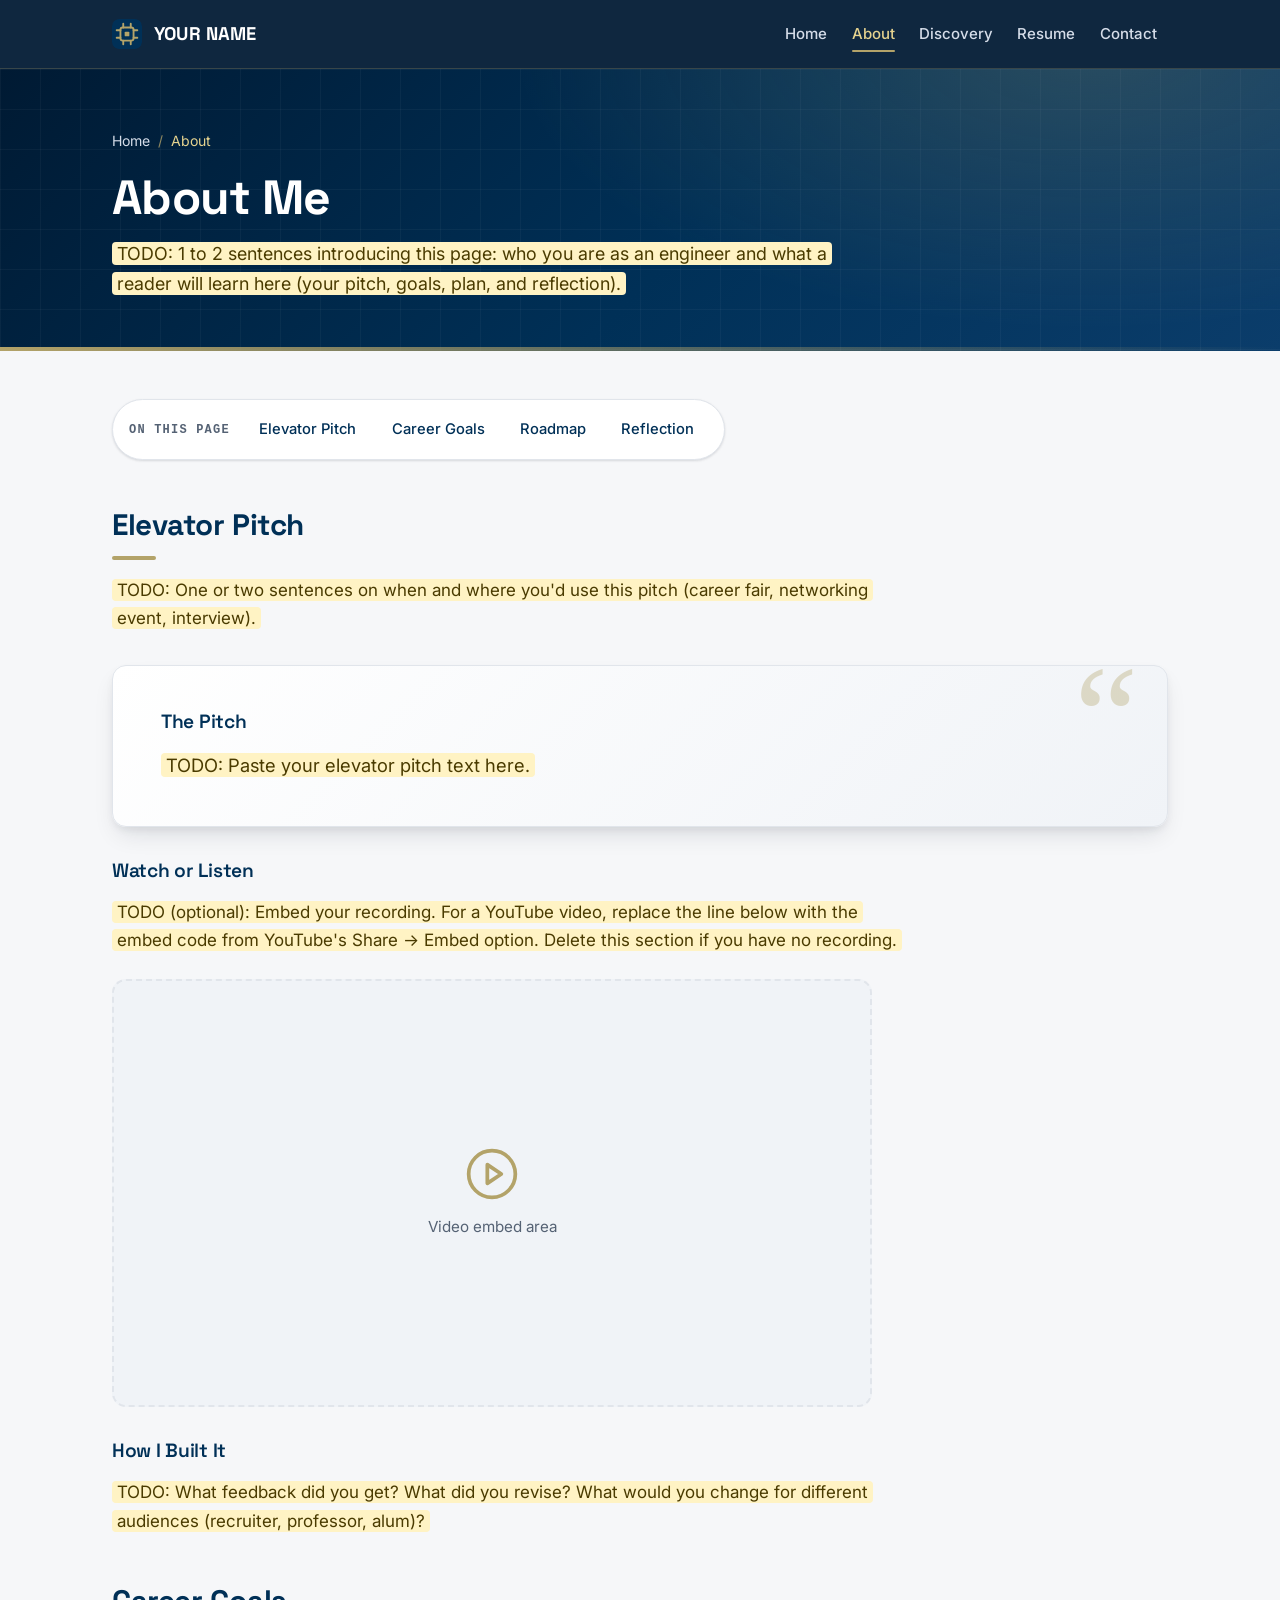
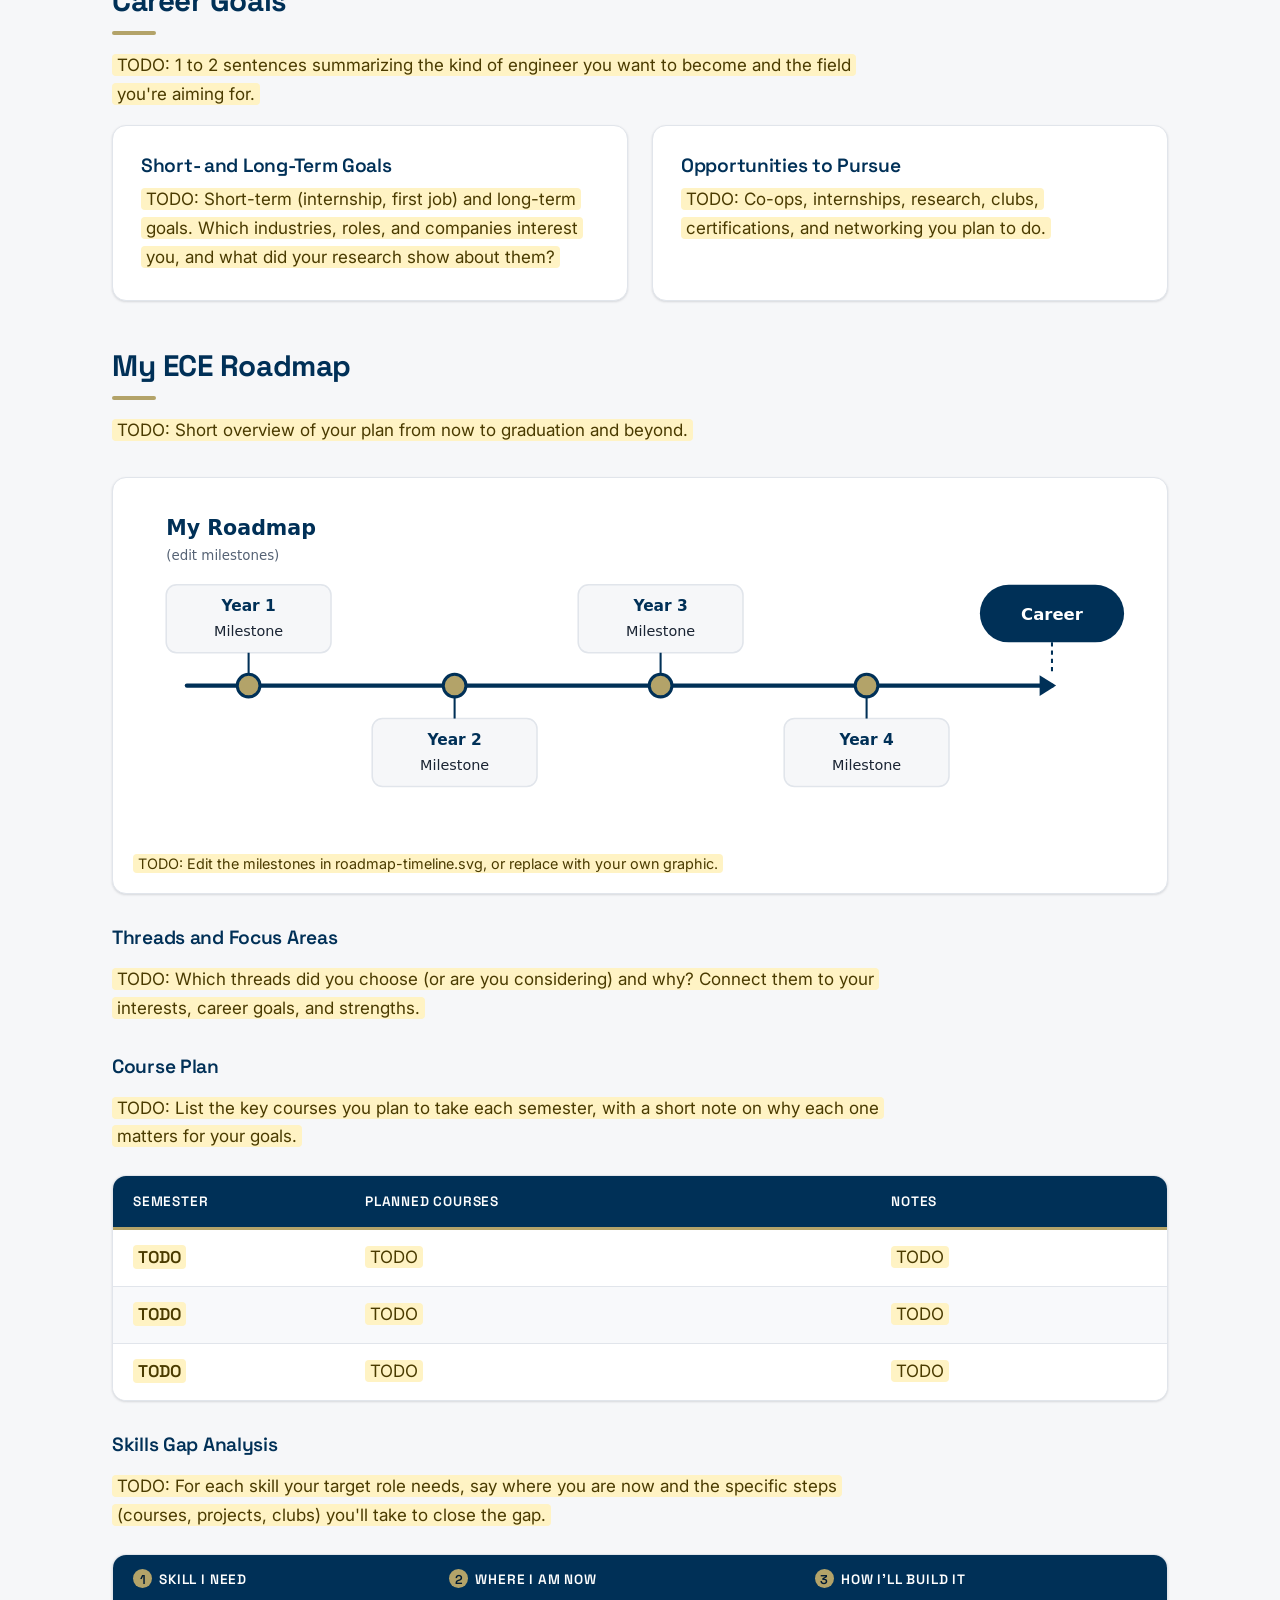
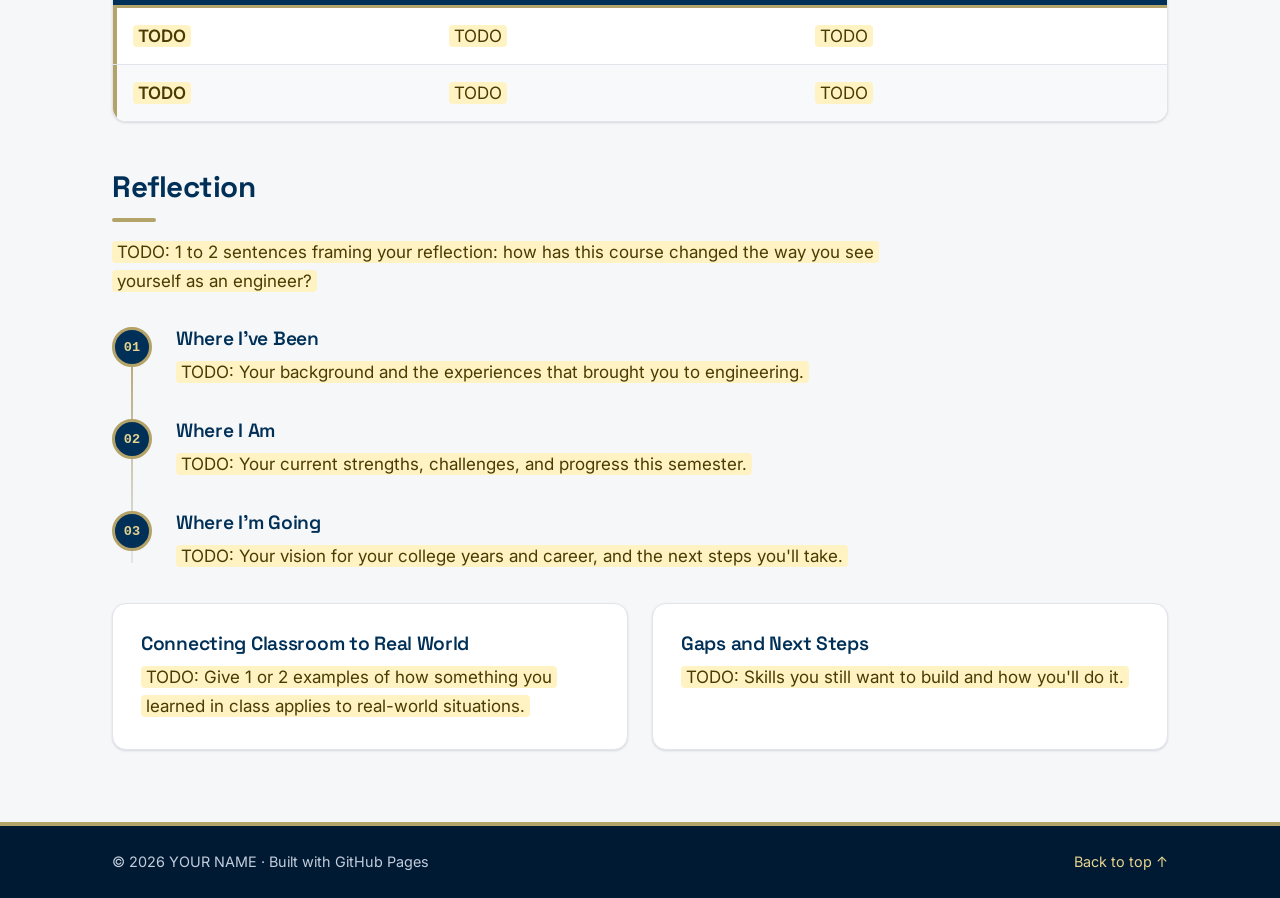
==== about.html @ eb9f962d "Restructure site into 5 pages: Home, About, Discovery, Resume, Contact - New about.html combines Ele" ====
<!DOCTYPE html>
<html lang="en">
<head>
<meta charset="utf-8">
<meta name="viewport" content="width=device-width, initial-scale=1">
<title>About | YOUR NAME ePortfolio</title>
<meta name="description" content="About YOUR NAME: elevator pitch, career goals, ECE roadmap, and reflection.">
<meta name="theme-color" content="#001a33">
<link rel="icon" href="favicon.svg" type="image/svg+xml">
<link rel="preconnect" href="https://fonts.googleapis.com">
<link rel="preconnect" href="https://fonts.gstatic.com" crossorigin>
<link rel="stylesheet" href="https://fonts.googleapis.com/css2?family=Inter:wght@400;500;600;700&amp;family=Space+Grotesk:wght@500;600;700&amp;display=swap">
<link rel="stylesheet" href="style.css">
<script>document.documentElement.classList.add("js");</script>
<script src="script.js" defer></script>
</head>
<body>
<a class="skip-link" href="#main">Skip to main content</a>
<header class="site-header" id="top">
<div class="wrap header-inner">
<a class="brand" href="index.html"><img src="favicon.svg" alt="" width="30" height="30">YOUR NAME</a>
<button class="nav-toggle" type="button" aria-expanded="false" aria-controls="site-nav"><span class="nav-toggle-bars" aria-hidden="true"></span><span class="sr-only">Open menu</span></button>
<nav id="site-nav" class="site-nav" aria-label="Main">
<a href="index.html">Home</a>
<a class="active" aria-current="page" href="about.html">About</a>
<a href="discovery.html">Discovery</a>
<a href="resume.html">Resume</a>
<a href="contact.html">Contact</a>
</nav>
</div>
</header>

<main id="main">
<header class="page-hero">
<div class="wrap">
<nav class="breadcrumb" aria-label="Breadcrumb"><ol><li><a href="index.html">Home</a></li><li><span aria-current="page">About</span></li></ol></nav>
<h1>About Me</h1>
<p class="lede"><span class="todo">TODO: 1 to 2 sentences introducing this page: who you are as an engineer and what a reader will learn here (your pitch, goals, plan, and reflection).</span></p>
</div>
</header>

<div class="wrap content">
<nav class="page-toc" aria-label="On this page">
<span class="page-toc-label">On this page</span>
<a href="#pitch">Elevator Pitch</a>
<a href="#goals">Career Goals</a>
<a href="#roadmap">Roadmap</a>
<a href="#reflection">Reflection</a>
</nav>

<!-- ============ Elevator pitch ============ -->
<section class="section" id="pitch" aria-labelledby="pitch-title">
<h2 id="pitch-title">Elevator Pitch</h2>
<p><span class="todo">TODO: One or two sentences on when and where you'd use this pitch (career fair, networking event, interview).</span></p>

<div class="pitch-card">
<h3>The Pitch</h3>
<p><span class="todo">TODO: Paste your elevator pitch text here.</span></p>
</div>

<div class="subsection">
<h3>Watch or Listen</h3>
<p><span class="todo">TODO (optional): Embed your recording. For a YouTube video, replace the line below with the embed code from YouTube's Share → Embed option. Delete this section if you have no recording.</span></p>
<div class="video-embed">
<!-- Paste the YouTube <iframe ...></iframe> code here, then delete the placeholder div below.
     The box keeps a 16:9 shape and the video fills it automatically. -->
<div class="video-placeholder">
<svg viewBox="0 0 24 24" fill="none" stroke="currentColor" stroke-width="1.6" stroke-linecap="round" stroke-linejoin="round" aria-hidden="true" focusable="false"><circle cx="12" cy="12" r="10"/><path d="m10 8 6 4-6 4z"/></svg>
<span>Video embed area</span>
</div>
</div>
</div>

<div class="subsection">
<h3>How I Built It</h3>
<p><span class="todo">TODO: What feedback did you get? What did you revise? What would you change for different audiences (recruiter, professor, alum)?</span></p>
</div>
</section>

<!-- ============ Career goals ============ -->
<section class="section" id="goals" aria-labelledby="goals-title">
<h2 id="goals-title">Career Goals</h2>
<p><span class="todo">TODO: 1 to 2 sentences summarizing the kind of engineer you want to become and the field you're aiming for.</span></p>
<div class="grid-2">
<div class="card">
<h3>Short- and Long-Term Goals</h3>
<p><span class="todo">TODO: Short-term (internship, first job) and long-term goals. Which industries, roles, and companies interest you, and what did your research show about them?</span></p>
</div>
<div class="card">
<h3>Opportunities to Pursue</h3>
<p><span class="todo">TODO: Co-ops, internships, research, clubs, certifications, and networking you plan to do.</span></p>
</div>
</div>
</section>

<!-- ============ Roadmap ============ -->
<section class="section" id="roadmap" aria-labelledby="roadmap-title">
<h2 id="roadmap-title">My ECE Roadmap</h2>
<p><span class="todo">TODO: Short overview of your plan from now to graduation and beyond.</span></p>

<figure>
<img src="images/roadmap-timeline.svg" alt="Four-year roadmap timeline from Year 1 through Year 4 to a career goal" width="1000" height="340">
<figcaption><span class="todo">TODO: Edit the milestones in roadmap-timeline.svg, or replace with your own graphic.</span></figcaption>
</figure>

<div class="subsection">
<h3>Threads and Focus Areas</h3>
<p><span class="todo">TODO: Which threads did you choose (or are you considering) and why? Connect them to your interests, career goals, and strengths.</span></p>
</div>

<div class="subsection">
<h3 id="course-plan">Course Plan</h3>
<p><span class="todo">TODO: List the key courses you plan to take each semester, with a short note on why each one matters for your goals.</span></p>
<!-- To add a semester, copy one <tr>...</tr> row. -->
<div class="table-wrap" role="region" aria-labelledby="course-plan" tabindex="0">
<table class="table-plan">
<thead>
<tr><th scope="col">Semester</th><th scope="col">Planned Courses</th><th scope="col">Notes</th></tr>
</thead>
<tbody>
<tr><th scope="row"><span class="todo">TODO</span></th><td><span class="todo">TODO</span></td><td><span class="todo">TODO</span></td></tr>
<tr><th scope="row"><span class="todo">TODO</span></th><td><span class="todo">TODO</span></td><td><span class="todo">TODO</span></td></tr>
<tr><th scope="row"><span class="todo">TODO</span></th><td><span class="todo">TODO</span></td><td><span class="todo">TODO</span></td></tr>
</tbody>
</table>
</div>
</div>

<div class="subsection">
<h3 id="skills-gap">Skills Gap Analysis</h3>
<p><span class="todo">TODO: For each skill your target role needs, say where you are now and the specific steps (courses, projects, clubs) you'll take to close the gap.</span></p>
<!-- Optional: in the middle column you can use <span class="level level-1">Beginner</span>,
     level-2 (intermediate) or level-3 (strong) for a colored status pill. -->
<div class="table-wrap" role="region" aria-labelledby="skills-gap" tabindex="0">
<table class="table-gap">
<thead>
<tr><th scope="col">Skill I Need</th><th scope="col">Where I Am Now</th><th scope="col">How I'll Build It</th></tr>
</thead>
<tbody>
<tr><th scope="row"><span class="todo">TODO</span></th><td><span class="todo">TODO</span></td><td><span class="todo">TODO</span></td></tr>
<tr><th scope="row"><span class="todo">TODO</span></th><td><span class="todo">TODO</span></td><td><span class="todo">TODO</span></td></tr>
</tbody>
</table>
</div>
</div>
</section>

<!-- ============ Reflection ============ -->
<section class="section" id="reflection" aria-labelledby="reflection-title">
<h2 id="reflection-title">Reflection</h2>
<p><span class="todo">TODO: 1 to 2 sentences framing your reflection: how has this course changed the way you see yourself as an engineer?</span></p>

<ol class="journey">
<li>
<span class="journey-marker" aria-hidden="true">01</span>
<h3>Where I've Been</h3>
<p><span class="todo">TODO: Your background and the experiences that brought you to engineering.</span></p>
</li>
<li>
<span class="journey-marker" aria-hidden="true">02</span>
<h3>Where I Am</h3>
<p><span class="todo">TODO: Your current strengths, challenges, and progress this semester.</span></p>
</li>
<li>
<span class="journey-marker" aria-hidden="true">03</span>
<h3>Where I'm Going</h3>
<p><span class="todo">TODO: Your vision for your college years and career, and the next steps you'll take.</span></p>
</li>
</ol>

<div class="grid-2 subsection">
<div class="card">
<h3>Connecting Classroom to Real World</h3>
<p><span class="todo">TODO: Give 1 or 2 examples of how something you learned in class applies to real-world situations.</span></p>
</div>
<div class="card">
<h3>Gaps and Next Steps</h3>
<p><span class="todo">TODO: Skills you still want to build and how you'll do it.</span></p>
</div>
</div>
</section>
</div>
</main>

<footer class="site-footer">
<div class="wrap footer-inner">
<p>&copy; 2026 YOUR NAME &middot; Built with GitHub Pages</p>
<p><a href="#top">Back to top &uarr;</a></p>
</div>
</footer>
</body>
</html>
---- style.css ----
/* =========================================================================
   ECE ePortfolio stylesheet
   Palette: Georgia Tech Navy (#003057) + Tech Gold (#B3A369)
   Fonts:   Space Grotesk (headings) + Inter (body), loaded in each page <head>
   Sections: 1 tokens · 2 base · 3 layout · 4 header/nav · 5 heroes
             6 components · 7 page-specific · 8 footer · 9 utilities · 10 print
   ========================================================================= */

/* ---------- 1. Design tokens ---------- */
:root {
  color-scheme: light dark;

  /* brand */
  --navy: #003057;
  --navy-900: #001a33;
  --navy-700: #0b3d6b;
  --gold: #b3a369;          /* decoration only: 2.3:1 on white, not for text */
  --gold-strong: #7a6a2c;   /* gold text on light surfaces (5.4:1) */
  --gold-soft: #f5f0e1;

  /* surfaces + text */
  --bg: #f6f7f9;
  --surface: #ffffff;
  --surface-2: #f0f3f7;
  --text: #1a2433;
  --heading: #003057;
  --muted: #556274;
  --border: #e1e5eb;
  --link: #00539b;
  --link-hover: #003057;
  --focus: #00539b;
  --header-bg: rgba(0, 26, 51, .94);
  --th-bg: #003057;
  --th-text: #ffffff;
  --row-alt: #f8f9fb;
  --row-hover: #f2efe3;

  /* the TODO highlight: intentionally the same in light and dark mode */
  --todo-bg: #fff3c4;
  --todo-text: #4a3b00;

  /* type */
  --font-body: "Inter", system-ui, -apple-system, "Segoe UI", Roboto, sans-serif;
  --font-head: "Space Grotesk", "Inter", system-ui, -apple-system, "Segoe UI", sans-serif;
  --font-mono: ui-monospace, "Cascadia Code", "SFMono-Regular", Consolas, monospace;

  /* shape + depth */
  --radius: 14px;
  --radius-sm: 8px;
  --shadow-sm: 0 1px 2px rgba(16, 24, 40, .06), 0 1px 3px rgba(16, 24, 40, .08);
  --shadow-md: 0 4px 8px -2px rgba(16, 24, 40, .08), 0 12px 24px -6px rgba(16, 24, 40, .12);
  --ease: cubic-bezier(.2, .7, .2, 1);
  --speed: .2s;

  /* spacing */
  --space-1: .25rem;
  --space-2: .5rem;
  --space-3: .75rem;
  --space-4: 1rem;
  --space-5: 1.5rem;
  --space-6: 2rem;
  --space-7: 3rem;
  --space-8: 4.5rem;
  --wrap: 1120px;
  --header-h: 68px;
}

@media (prefers-color-scheme: dark) {
  :root {
    --gold-strong: #d6c58a;
    --gold-soft: #24261c;
    --bg: #0b1320;
    --surface: #121c2c;
    --surface-2: #182437;
    --text: #dfe6ef;
    --heading: #f2f5f9;
    --muted: #9aa8bb;
    --border: #243349;
    --link: #8cc4ff;
    --link-hover: #d6c58a;
    --focus: #e5d38f;
    --header-bg: rgba(7, 14, 24, .92);
    --th-bg: #1c2a40;
    --th-text: #f2f5f9;
    --row-alt: #142034;
    --row-hover: #1e2a3d;
    --shadow-sm: 0 1px 2px rgba(0, 0, 0, .4);
    --shadow-md: 0 4px 8px -2px rgba(0, 0, 0, .4), 0 12px 24px -6px rgba(0, 0, 0, .5);
  }
}

/* ---------- 2. Base ---------- */
*, *::before, *::after { box-sizing: border-box; }

html {
  scroll-behavior: smooth;
  scroll-padding-top: calc(var(--header-h) + 16px);
  -webkit-text-size-adjust: 100%;
}

body {
  margin: 0;
  font-family: var(--font-body);
  font-size: 1.0625rem;
  line-height: 1.7;
  color: var(--text);
  background: var(--bg);
  -webkit-font-smoothing: antialiased;
  text-rendering: optimizeLegibility;
  display: flex;
  flex-direction: column;
  min-height: 100vh;
}

main { flex: 1 0 auto; }

h1, h2, h3, h4 {
  font-family: var(--font-head);
  color: var(--heading);
  line-height: 1.2;
  letter-spacing: -.015em;
  margin: 0 0 var(--space-4);
}
h1 { font-size: clamp(2rem, 4.5vw, 3rem); font-weight: 700; }
h2 { font-size: clamp(1.45rem, 2.6vw, 1.85rem); font-weight: 700; margin-top: var(--space-7); }
h2::after {
  content: "";
  display: block;
  width: 44px;
  height: 4px;
  margin-top: var(--space-3);
  border-radius: 2px;
  background: var(--gold);
}
h3 { font-size: 1.2rem; font-weight: 600; }

p { margin: 0 0 var(--space-4); }
.content p, .content li { max-width: 72ch; }

a {
  color: var(--link);
  text-decoration-thickness: 1px;
  text-underline-offset: .2em;
  transition: color var(--speed) var(--ease), text-decoration-color var(--speed) var(--ease);
}
a:hover { color: var(--link-hover); text-decoration-color: var(--gold); text-decoration-thickness: 2px; }

:focus-visible {
  outline: 3px solid var(--focus);
  outline-offset: 3px;
  border-radius: 4px;
}

img, svg, iframe { max-width: 100%; }
img { height: auto; display: block; }

strong { font-weight: 600; }

::selection { background: var(--gold); color: #001a33; }

/* ---------- 3. Layout ---------- */
.wrap {
  width: 100%;
  max-width: var(--wrap);
  margin: 0 auto;
  padding: 0 clamp(1rem, 4vw, 2rem);
}

.content { padding-top: var(--space-7); padding-bottom: var(--space-8); }
.wrap.content > :first-child { margin-top: 0; }
.about h2:first-child { margin-top: 0; }

.section { margin-top: var(--space-7); }
.section > h2:first-child { margin-top: 0; }

/* sub-sections inside a long section (h3 level) */
.subsection { margin-top: var(--space-6); }
.subsection > h3:first-child { margin-top: 0; }
h4 { font-size: 1.15rem; font-weight: 600; }

/* "On this page" jump links (About, Resume) */
.page-toc {
  display: flex;
  flex-wrap: wrap;
  align-items: center;
  gap: var(--space-2);
  padding: var(--space-3) var(--space-4);
  background: var(--surface);
  border: 1px solid var(--border);
  border-radius: 999px;
  box-shadow: var(--shadow-sm);
  width: fit-content;
  max-width: 100%;
}
.page-toc-label {
  margin-right: var(--space-2);
  font-family: var(--font-mono);
  font-size: .75rem;
  font-weight: 600;
  letter-spacing: .1em;
  text-transform: uppercase;
  color: var(--muted);
}
.page-toc a {
  padding: .3rem .85rem;
  border-radius: 999px;
  font-size: .92rem;
  font-weight: 500;
  color: var(--heading);
  text-decoration: none;
  transition: background-color var(--speed) var(--ease), color var(--speed) var(--ease);
}
.page-toc a:hover { background: var(--gold-soft); color: var(--heading); }
@media (max-width: 560px) {
  .page-toc { border-radius: var(--radius); }
  .page-toc-label { width: 100%; }
}

.grid {
  display: grid;
  grid-template-columns: repeat(auto-fill, minmax(min(100%, 300px), 1fr));
  gap: var(--space-5);
}
.grid-3 {
  display: grid;
  grid-template-columns: repeat(auto-fit, minmax(min(100%, 280px), 1fr));
  gap: var(--space-5);
  margin-top: var(--space-6);
}
.grid-2 {
  display: grid;
  grid-template-columns: repeat(auto-fit, minmax(min(100%, 380px), 1fr));
  gap: var(--space-5);
}

/* ---------- 4. Header + navigation ---------- */
.skip-link {
  position: absolute;
  left: var(--space-4);
  top: -100px;
  z-index: 100;
  padding: var(--space-2) var(--space-4);
  background: var(--gold);
  color: #001a33;
  font-weight: 600;
  border-radius: var(--radius-sm);
  text-decoration: none;
}
.skip-link:focus { top: var(--space-3); color: #001a33; }

.site-header {
  position: sticky;
  top: 0;
  z-index: 50;
  background: var(--header-bg);
  -webkit-backdrop-filter: saturate(160%) blur(10px);
  backdrop-filter: saturate(160%) blur(10px);
  border-bottom: 1px solid rgba(179, 163, 105, .25);
  transition: box-shadow var(--speed) var(--ease);
}
.site-header.is-scrolled { box-shadow: 0 6px 20px -8px rgba(0, 0, 0, .45); }
.site-header :focus-visible { outline-color: #e5d38f; }

.header-inner {
  display: flex;
  align-items: center;
  justify-content: space-between;
  gap: var(--space-4);
  min-height: var(--header-h);
}

.brand {
  display: inline-flex;
  align-items: center;
  gap: var(--space-3);
  color: #fff;
  font-family: var(--font-head);
  font-weight: 700;
  font-size: 1.15rem;
  letter-spacing: .01em;
  text-decoration: none;
  white-space: nowrap;
}
.brand img { width: 30px; height: 30px; border-radius: 7px; }
.brand:hover { color: #fff; text-decoration: none; }
.brand:hover img { transform: rotate(-8deg); }
.brand img { transition: transform var(--speed) var(--ease); }

.site-nav {
  display: flex;
  flex-wrap: wrap;
  align-items: center;
  gap: 2px;
}
.site-nav a {
  position: relative;
  color: #d5dde9;
  text-decoration: none;
  font-size: .94rem;
  font-weight: 500;
  padding: .45rem .7rem;
  border-radius: 8px;
  transition: color var(--speed) var(--ease), background-color var(--speed) var(--ease);
}
.site-nav a:hover { color: #fff; background: rgba(255, 255, 255, .08); }
.site-nav a.active { color: #e5d38f; }
.site-nav a.active::after {
  content: "";
  position: absolute;
  left: .7rem;
  right: .7rem;
  bottom: .15rem;
  height: 2px;
  border-radius: 2px;
  background: var(--gold);
}

/* Hamburger button: only shown when JS is running and the screen is narrow.
   Without JS the nav simply wraps below the brand, so it always works. */
.nav-toggle {
  display: none;
  align-items: center;
  justify-content: center;
  width: 44px;
  height: 44px;
  margin-right: -8px;
  padding: 0;
  border: 0;
  border-radius: 10px;
  background: transparent;
  color: #fff;
  cursor: pointer;
}
.nav-toggle:hover { background: rgba(255, 255, 255, .08); }
.nav-toggle-bars,
.nav-toggle-bars::before,
.nav-toggle-bars::after {
  display: block;
  width: 22px;
  height: 2px;
  border-radius: 2px;
  background: currentColor;
  transition: transform var(--speed) var(--ease), background-color var(--speed) var(--ease);
}
.nav-toggle-bars { position: relative; }
.nav-toggle-bars::before,
.nav-toggle-bars::after { content: ""; position: absolute; left: 0; }
.nav-toggle-bars::before { top: -7px; }
.nav-toggle-bars::after { top: 7px; }
.nav-toggle[aria-expanded="true"] .nav-toggle-bars { background: transparent; }
.nav-toggle[aria-expanded="true"] .nav-toggle-bars::before { transform: translateY(7px) rotate(45deg); }
.nav-toggle[aria-expanded="true"] .nav-toggle-bars::after { transform: translateY(-7px) rotate(-45deg); }

@media (max-width: 720px) {
  /* no-JS fallback: brand on one row, nav links wrap underneath */
  .header-inner { flex-wrap: wrap; padding-top: var(--space-2); padding-bottom: var(--space-2); }
  .site-nav { width: 100%; }

  /* JS enhanced: collapsible dropdown panel */
  .js .header-inner { flex-wrap: nowrap; padding-top: 0; padding-bottom: 0; }
  .js .nav-toggle { display: inline-flex; }
  .js .site-nav {
    position: absolute;
    top: 100%;
    left: 0;
    right: 0;
    flex-direction: column;
    align-items: stretch;
    gap: 0;
    padding: var(--space-2) clamp(1rem, 4vw, 2rem) var(--space-4);
    background: var(--navy-900);
    border-bottom: 1px solid rgba(179, 163, 105, .3);
    box-shadow: 0 16px 24px -12px rgba(0, 0, 0, .5);
    opacity: 0;
    visibility: hidden;
    transform: translateY(-8px);
    transition: opacity var(--speed) var(--ease), transform var(--speed) var(--ease), visibility 0s linear var(--speed);
  }
  .js .nav-open .site-nav {
    opacity: 1;
    visibility: visible;
    transform: none;
    transition: opacity var(--speed) var(--ease), transform var(--speed) var(--ease), visibility 0s;
  }
  .js .site-nav a {
    padding: .8rem .75rem;
    font-size: 1.02rem;
    border-bottom: 1px solid rgba(255, 255, 255, .06);
  }
  .js .site-nav a:last-child { border-bottom: 0; }
  .js .site-nav a.active { background: rgba(179, 163, 105, .12); }
  .js .site-nav a.active::after { left: 0; right: auto; top: .6rem; bottom: .6rem; width: 3px; height: auto; }
}

/* ---------- 5. Heroes ---------- */
/* shared navy backdrop: gradient + faint engineering grid + gold glow */
.hero,
.page-hero {
  position: relative;
  color: #e6ecf5;
  background:
    radial-gradient(60rem 30rem at 85% -10%, rgba(179, 163, 105, .22), transparent 60%),
    linear-gradient(rgba(255, 255, 255, .035) 1px, transparent 1px) 0 0 / 40px 40px,
    linear-gradient(90deg, rgba(255, 255, 255, .035) 1px, transparent 1px) 0 0 / 40px 40px,
    linear-gradient(135deg, var(--navy-900) 0%, var(--navy) 55%, var(--navy-700) 100%);
  overflow: hidden;
}
.hero::after,
.page-hero::after {
  content: "";
  position: absolute;
  left: 0;
  right: 0;
  bottom: 0;
  height: 4px;
  background: linear-gradient(90deg, var(--gold), rgba(179, 163, 105, 0));
}
.hero h1, .page-hero h1 { color: #fff; }
.hero :focus-visible, .page-hero :focus-visible { outline-color: #e5d38f; }

/* home hero */
.hero { padding: clamp(3rem, 8vw, 6rem) 0; }
.hero-inner {
  display: grid;
  grid-template-columns: minmax(0, 1fr) auto;
  grid-template-areas: "text photo";
  align-items: center;
  gap: clamp(2rem, 6vw, 5rem);
}
.hero-text { grid-area: text; }
.hero-photo { grid-area: photo; position: relative; }
.hero h1 { font-size: clamp(2.5rem, 7vw, 4.25rem); margin-bottom: var(--space-4); }
.hero .lede { font-size: clamp(1.08rem, 1.6vw, 1.25rem); max-width: 40ch; color: #e6ecf5; margin-bottom: var(--space-6); }

.hero img.headshot {
  width: clamp(180px, 26vw, 280px);
  height: auto;
  aspect-ratio: 1;
  object-fit: cover;
  border-radius: 50%;
  border: 4px solid var(--gold);
  background: #fff;
  box-shadow: 0 0 0 10px rgba(179, 163, 105, .14), 0 24px 48px -12px rgba(0, 0, 0, .55);
}
.hero-photo::before {
  /* decorative orbit ring */
  content: "";
  position: absolute;
  inset: -22px;
  border-radius: 50%;
  border: 1px dashed rgba(179, 163, 105, .45);
  pointer-events: none;
}

.eyebrow {
  display: inline-flex;
  align-items: center;
  gap: var(--space-2);
  margin: 0 0 var(--space-3);
  font-family: var(--font-mono);
  font-size: .8rem;
  font-weight: 600;
  letter-spacing: .12em;
  text-transform: uppercase;
  color: var(--gold-strong);
}
.hero .eyebrow, .page-hero .eyebrow { color: #e5d38f; }
.eyebrow::before {
  content: "";
  width: 22px;
  height: 2px;
  border-radius: 2px;
  background: currentColor;
}

.hero-actions { display: flex; flex-wrap: wrap; gap: var(--space-3); }

@media (max-width: 720px) {
  .hero-inner {
    grid-template-columns: 1fr;
    grid-template-areas: "photo" "text";
    justify-items: start;
  }
  .hero-photo { margin: 22px 0 0 22px; }
}

/* inner-page hero */
.page-hero { padding: clamp(2.25rem, 6vw, 3.75rem) 0 clamp(2.25rem, 5vw, 3.25rem); }
.page-hero h1 { margin-bottom: var(--space-3); }
.page-hero .lede { font-size: 1.12rem; max-width: 65ch; margin: 0; color: #e6ecf5; }

.breadcrumb { margin-bottom: var(--space-4); font-size: .88rem; }
.breadcrumb ol { display: flex; flex-wrap: wrap; gap: var(--space-2); list-style: none; margin: 0; padding: 0; }
.breadcrumb li { display: inline-flex; align-items: center; gap: var(--space-2); color: #aebbd0; }
.breadcrumb li + li::before { content: "/"; color: rgba(179, 163, 105, .8); }
.breadcrumb a { color: #d5dde9; text-decoration: none; }
.breadcrumb a:hover { color: #fff; text-decoration: underline; text-decoration-color: var(--gold); }
.breadcrumb [aria-current="page"] { color: #e5d38f; }

/* ---------- 6. Components ---------- */

/* TODO highlight. Keep this: search the project for "TODO" to find unfinished content. */
.todo {
  background: var(--todo-bg);
  color: var(--todo-text);
  border-radius: 4px;
  padding: 1px 5px;
  -webkit-box-decoration-break: clone;
  box-decoration-break: clone;
}

/* Buttons */
.btn {
  display: inline-flex;
  align-items: center;
  justify-content: center;
  gap: var(--space-2);
  min-height: 44px;
  padding: .65rem 1.25rem;
  border: 2px solid transparent;
  border-radius: 10px;
  background: var(--gold);
  color: #001a33;
  font-family: var(--font-body);
  font-size: .98rem;
  font-weight: 600;
  line-height: 1.2;
  text-decoration: none;
  cursor: pointer;
  box-shadow: 0 1px 0 rgba(255, 255, 255, .25) inset, var(--shadow-sm);
  transition: transform var(--speed) var(--ease), box-shadow var(--speed) var(--ease),
              background-color var(--speed) var(--ease), color var(--speed) var(--ease), border-color var(--speed) var(--ease);
}
.btn:hover {
  background: #c4b57d;
  color: #001a33;
  text-decoration: none;
  transform: translateY(-2px);
  box-shadow: 0 1px 0 rgba(255, 255, 255, .25) inset, var(--shadow-md);
}
.btn:active { transform: translateY(0); }
.btn svg { width: 18px; height: 18px; flex: none; }

.btn-ghost {
  background: transparent;
  color: var(--heading);
  border-color: var(--border);
  box-shadow: none;
}
.btn-ghost:hover { background: var(--surface-2); color: var(--heading); border-color: var(--gold); box-shadow: none; }

/* ghost button on a navy hero */
.btn-light { background: transparent; color: #fff; border-color: rgba(255, 255, 255, .35); box-shadow: none; }
.btn-light:hover { background: rgba(255, 255, 255, .1); color: #fff; border-color: #e5d38f; box-shadow: none; }

.btn-sm { min-height: 36px; padding: .4rem .9rem; font-size: .9rem; border-radius: 8px; }

/* Cards */
.card {
  position: relative;
  background: var(--surface);
  border: 1px solid var(--border);
  border-radius: var(--radius);
  padding: clamp(1.25rem, 3vw, 1.75rem);
  margin: var(--space-4) 0;
  box-shadow: var(--shadow-sm);
}
.grid > .card, .grid-2 > .card, .grid-3 > .card { margin: 0; }
.card > :last-child { margin-bottom: 0; }
.card h2 { margin-top: 0; font-size: 1.3rem; }
.card h3 { margin-bottom: var(--space-2); }

/* Clickable cards (home page): the heading link stretches over the whole card */
.card-link {
  display: flex;
  flex-direction: column;
  transition: transform var(--speed) var(--ease), box-shadow var(--speed) var(--ease), border-color var(--speed) var(--ease);
}
.card-link:hover, .card-link:focus-within {
  transform: translateY(-4px);
  box-shadow: var(--shadow-md);
  border-color: var(--gold);
}
.card-link h3 a { color: var(--heading); text-decoration: none; }
.card-link h3 a::after { content: ""; position: absolute; inset: 0; border-radius: var(--radius); }
.card-link h3 a:focus-visible { outline: none; }
.card-link:focus-within { outline: 3px solid var(--focus); outline-offset: 3px; }
.card-link p { color: var(--muted); margin-bottom: var(--space-4); }
.card-more {
  margin-top: auto;
  display: inline-flex;
  align-items: center;
  gap: .35rem;
  font-size: .9rem;
  font-weight: 600;
  color: var(--gold-strong);
}
.card-more::after { content: "\2192"; transition: transform var(--speed) var(--ease); }
.card-link:hover .card-more::after { transform: translateX(4px); }

.icon-badge {
  display: inline-grid;
  place-items: center;
  width: 46px;
  height: 46px;
  margin-bottom: var(--space-4);
  border-radius: 12px;
  background: var(--gold-soft);
  color: var(--gold-strong);
  transition: background-color var(--speed) var(--ease), color var(--speed) var(--ease);
}
.icon-badge svg { width: 24px; height: 24px; }
.card-link:hover .icon-badge { background: var(--navy); color: #e5d38f; }

/* numbered feature cards (Discovery: strengths / values / interests) */
.feature { border-top: 4px solid var(--gold); }
.feature .num {
  display: block;
  margin-bottom: var(--space-2);
  font-family: var(--font-mono);
  font-size: .8rem;
  font-weight: 600;
  letter-spacing: .1em;
  color: var(--gold-strong);
}

/* callout (highlighted section) */
.callout {
  background: var(--surface);
  border: 1px solid var(--border);
  border-left: 5px solid var(--gold);
  border-radius: var(--radius-sm) var(--radius) var(--radius) var(--radius-sm);
  padding: clamp(1.25rem, 3vw, 1.75rem);
  box-shadow: var(--shadow-sm);
}
.callout > :last-child { margin-bottom: 0; }
.callout h2 { margin-top: 0; }

/* Figures */
figure {
  margin: var(--space-6) 0;
  background: var(--surface);
  border: 1px solid var(--border);
  border-radius: var(--radius);
  padding: var(--space-3);
  box-shadow: var(--shadow-sm);
  overflow: hidden;
}
figure img { width: 100%; border-radius: calc(var(--radius) - 6px); }
figcaption {
  color: var(--muted);
  font-size: .9rem;
  padding: var(--space-3) var(--space-2) var(--space-1);
}

/* Tables */
.table-wrap {
  margin: var(--space-5) 0;
  overflow-x: auto;
  border: 1px solid var(--border);
  border-radius: var(--radius);
  background: var(--surface);
  box-shadow: var(--shadow-sm);
  -webkit-overflow-scrolling: touch;
}
table { border-collapse: collapse; width: 100%; min-width: 560px; background: var(--surface); }
caption {
  caption-side: top;
  text-align: left;
  padding: var(--space-4) var(--space-5) var(--space-2);
  font-size: .9rem;
  color: var(--muted);
}
th, td {
  padding: .85rem 1.25rem;
  text-align: left;
  vertical-align: top;
  border-bottom: 1px solid var(--border);
}
thead th {
  background: var(--th-bg);
  color: var(--th-text);
  font-family: var(--font-head);
  font-size: .85rem;
  font-weight: 600;
  letter-spacing: .06em;
  text-transform: uppercase;
  border-bottom: 3px solid var(--gold);
  white-space: nowrap;
}
tbody tr:nth-child(even) { background: var(--row-alt); }
tbody tr { transition: background-color var(--speed) var(--ease); }
tbody tr:hover { background: var(--row-hover); }
tbody tr:last-child td, tbody tr:last-child th { border-bottom: 0; }
tbody th { font-weight: 600; color: var(--heading); }

/* Course plan: semester column reads like a label */
.table-plan tbody th { width: 22%; font-family: var(--font-head); }

/* Skills gap: numbered step headers and a "skill" column with a gold marker */
.table-gap thead { counter-reset: step; }
.table-gap thead th::before {
  counter-increment: step;
  content: counter(step);
  display: inline-grid;
  place-items: center;
  width: 1.5em;
  height: 1.5em;
  margin-right: .55em;
  border-radius: 50%;
  background: var(--gold);
  color: #001a33;
  font-size: .8rem;
  letter-spacing: 0;
}
.table-gap tbody th { box-shadow: inset 4px 0 0 var(--gold); width: 30%; }

/* Optional level pills for the "Where I Am Now" column, e.g.
   <span class="level level-1">Beginner</span>  (level-1, level-2, level-3) */
.level {
  display: inline-block;
  padding: .1rem .6rem;
  border-radius: 999px;
  font-size: .82rem;
  font-weight: 600;
  border: 1px solid currentColor;
}
.level-1 { color: #b54708; }
.level-2 { color: #8a6d00; }
.level-3 { color: #067647; }
@media (prefers-color-scheme: dark) {
  .level-1 { color: #f7b27a; }
  .level-2 { color: #e5d38f; }
  .level-3 { color: #75e0a7; }
}

/* ---------- 7. Page-specific ---------- */

/* Home: about + banner side by side on wide screens */
.about { display: grid; grid-template-columns: minmax(0, 1.1fr) minmax(0, 1fr); gap: clamp(1.5rem, 4vw, 3rem); align-items: center; }
.about figure { margin: 0; }
@media (max-width: 820px) { .about { grid-template-columns: 1fr; } }

/* Pitch */
.pitch-card {
  position: relative;
  margin: var(--space-6) 0;
  padding: clamp(1.75rem, 4vw, 2.75rem) clamp(1.5rem, 4vw, 3rem);
  border-radius: var(--radius);
  background: linear-gradient(135deg, var(--surface) 0%, var(--surface-2) 100%);
  border: 1px solid var(--border);
  box-shadow: var(--shadow-md);
}
.pitch-card::before {
  content: "\201C";
  position: absolute;
  top: -.15em;
  right: .2em;
  font-family: Georgia, serif;
  font-size: 9rem;
  line-height: 1;
  color: var(--gold);
  opacity: .35;
  pointer-events: none;
}
.pitch-card h2, .pitch-card h3 { margin-top: 0; }
.pitch-card p { font-size: 1.15rem; line-height: 1.75; }
.pitch-card > :last-child { margin-bottom: 0; }

.video-embed {
  position: relative;
  aspect-ratio: 16 / 9;
  max-width: 760px;
  margin: var(--space-5) 0;
  border-radius: var(--radius);
  overflow: hidden;
  background: var(--surface-2);
  border: 2px dashed var(--border);
}
.video-embed iframe { position: absolute; inset: 0; width: 100%; height: 100%; border: 0; }
.video-embed:has(iframe) { border: 0; box-shadow: var(--shadow-md); }
.video-placeholder {
  position: absolute;
  inset: 0;
  display: grid;
  place-content: center;
  justify-items: center;
  gap: var(--space-3);
  color: var(--muted);
  font-size: .95rem;
  text-align: center;
  padding: var(--space-4);
}
.video-placeholder svg { width: 56px; height: 56px; color: var(--gold); }

/* Resume */
.pdf-frame {
  margin: var(--space-6) 0;
  border: 1px solid var(--border);
  border-radius: var(--radius);
  overflow: hidden;
  background: var(--surface-2);
  box-shadow: var(--shadow-md);
}
.pdf-frame-bar {
  display: flex;
  align-items: center;
  gap: var(--space-2);
  padding: .6rem 1rem;
  border-bottom: 1px solid var(--border);
  background: var(--surface);
  font-family: var(--font-mono);
  font-size: .82rem;
  color: var(--muted);
}
.pdf-frame-bar::before {
  content: "";
  width: 10px;
  height: 10px;
  border-radius: 50%;
  background: var(--gold);
}
.pdf-frame iframe { display: block; width: 100%; height: min(900px, 85vh); min-height: 520px; border: 0; background: #fff; }

/* Experience */
.project-card { display: grid; grid-template-columns: minmax(0, 420px) minmax(0, 1fr); gap: clamp(1.25rem, 3vw, 2rem); align-items: start; }
.project-card h3, .project-card h4 { margin-top: 0; margin-bottom: var(--space-3); }
.project-card img {
  width: 100%;
  max-width: 420px;
  border-radius: var(--radius-sm);
  border: 1px solid var(--border);
  transition: transform .35s var(--ease);
}
.project-media { overflow: hidden; border-radius: var(--radius-sm); }
.project-card:hover .project-media img { transform: scale(1.02); }
.project-links { display: flex; flex-wrap: wrap; gap: var(--space-2); margin-top: var(--space-4); }
@media (max-width: 760px) { .project-card { grid-template-columns: 1fr; } }

.exp-card { border-left: 4px solid var(--gold); }

/* Reflection: vertical journey line for past / present / future */
.journey { list-style: none; margin: var(--space-6) 0 0; padding: 0; position: relative; }
.journey::before {
  content: "";
  position: absolute;
  top: .5rem;
  bottom: .5rem;
  left: 19px;
  width: 2px;
  background: linear-gradient(var(--gold), var(--border));
}
.journey > li { position: relative; padding-left: 64px; margin-bottom: var(--space-6); }
.journey > li:last-child { margin-bottom: 0; }
.journey-marker {
  position: absolute;
  left: 0;
  top: 0;
  display: grid;
  place-items: center;
  width: 40px;
  height: 40px;
  border-radius: 50%;
  background: var(--navy);
  color: #e5d38f;
  border: 3px solid var(--gold);
  font-family: var(--font-mono);
  font-size: .85rem;
  font-weight: 700;
}
.journey h2, .journey h3 { margin-top: .35rem; margin-bottom: var(--space-2); }
.journey .card { margin: 0; }

/* Contact */
.contact-list { display: grid; grid-template-columns: repeat(auto-fit, minmax(min(100%, 280px), 1fr)); gap: var(--space-4); margin: var(--space-5) 0; }
.contact-item {
  display: flex;
  align-items: center;
  gap: var(--space-4);
  margin: 0;
  transition: transform var(--speed) var(--ease), box-shadow var(--speed) var(--ease), border-color var(--speed) var(--ease);
}
.contact-item:hover { transform: translateY(-3px); box-shadow: var(--shadow-md); border-color: var(--gold); }
.contact-item .icon-badge { margin: 0; flex: none; }
.contact-item p { margin: 0; min-width: 0; overflow-wrap: anywhere; }
.contact-item strong {
  display: block;
  font-family: var(--font-mono);
  font-size: .78rem;
  letter-spacing: .1em;
  text-transform: uppercase;
  color: var(--muted);
}

/* ---------- 8. Footer ---------- */
.site-footer {
  flex-shrink: 0;
  background: var(--navy-900);
  color: #c3cddc;
  font-size: .9rem;
  border-top: 4px solid var(--gold);
}
.footer-inner {
  display: flex;
  flex-wrap: wrap;
  align-items: center;
  justify-content: space-between;
  gap: var(--space-3);
  padding-top: var(--space-5);
  padding-bottom: var(--space-5);
}
.footer-inner p { margin: 0; }
.site-footer a { color: #e5d38f; text-decoration: none; }
.site-footer a:hover { color: #fff; text-decoration: underline; }
.site-footer :focus-visible { outline-color: #e5d38f; }

/* ---------- 9. Utilities + motion ---------- */
.sr-only {
  position: absolute !important;
  width: 1px;
  height: 1px;
  padding: 0;
  margin: -1px;
  overflow: hidden;
  clip: rect(0, 0, 0, 0);
  white-space: nowrap;
  border: 0;
}
.muted { color: var(--muted); }

@media (prefers-reduced-motion: reduce) {
  html { scroll-behavior: auto; }
  *, *::before, *::after {
    animation-duration: .01ms !important;
    animation-iteration-count: 1 !important;
    transition-duration: .01ms !important;
  }
  .card-link:hover, .contact-item:hover, .btn:hover { transform: none; }
}

/* ---------- 10. Print ---------- */
@media print {
  .site-header, .nav-toggle, .skip-link, .site-footer a[href="#top"] { display: none; }
  .hero, .page-hero { background: none; color: #000; }
  .hero h1, .page-hero h1, .hero .lede, .page-hero .lede { color: #000; }
  .card, figure, .table-wrap { box-shadow: none; break-inside: avoid; }
}
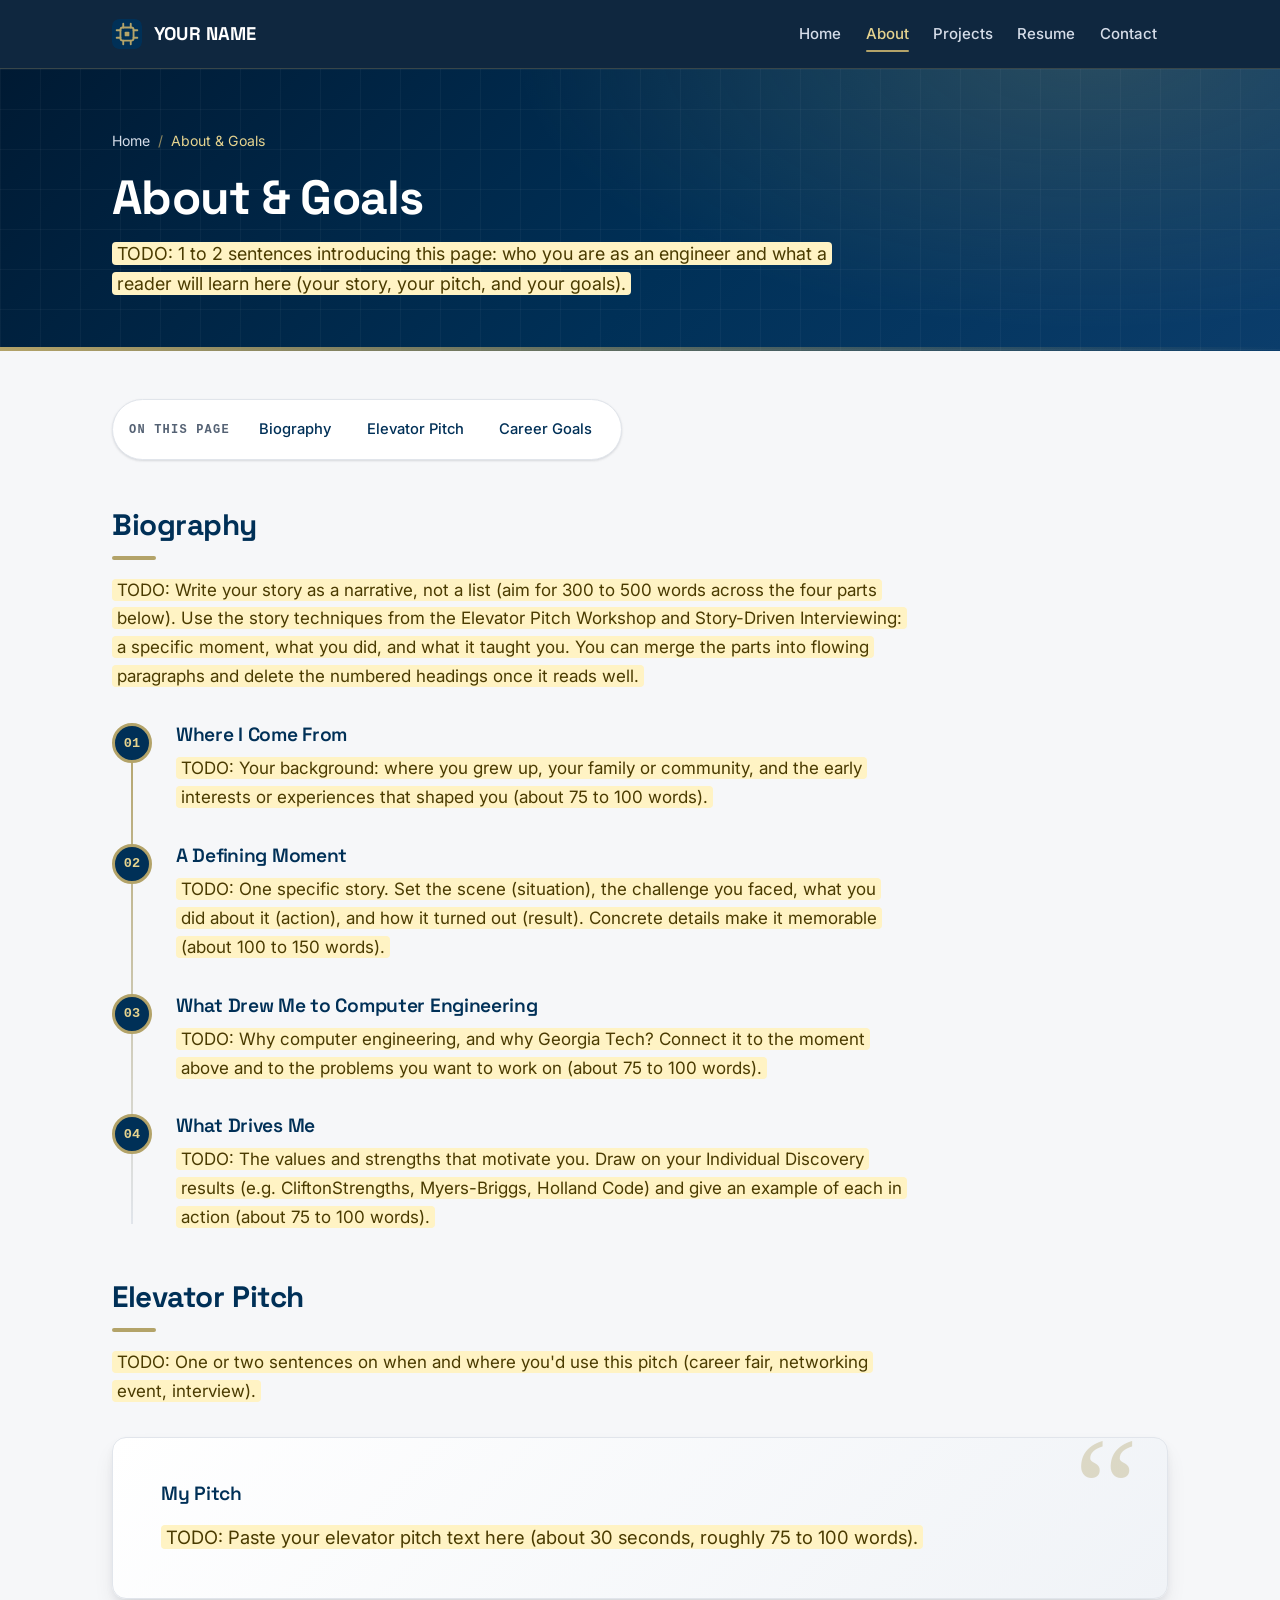
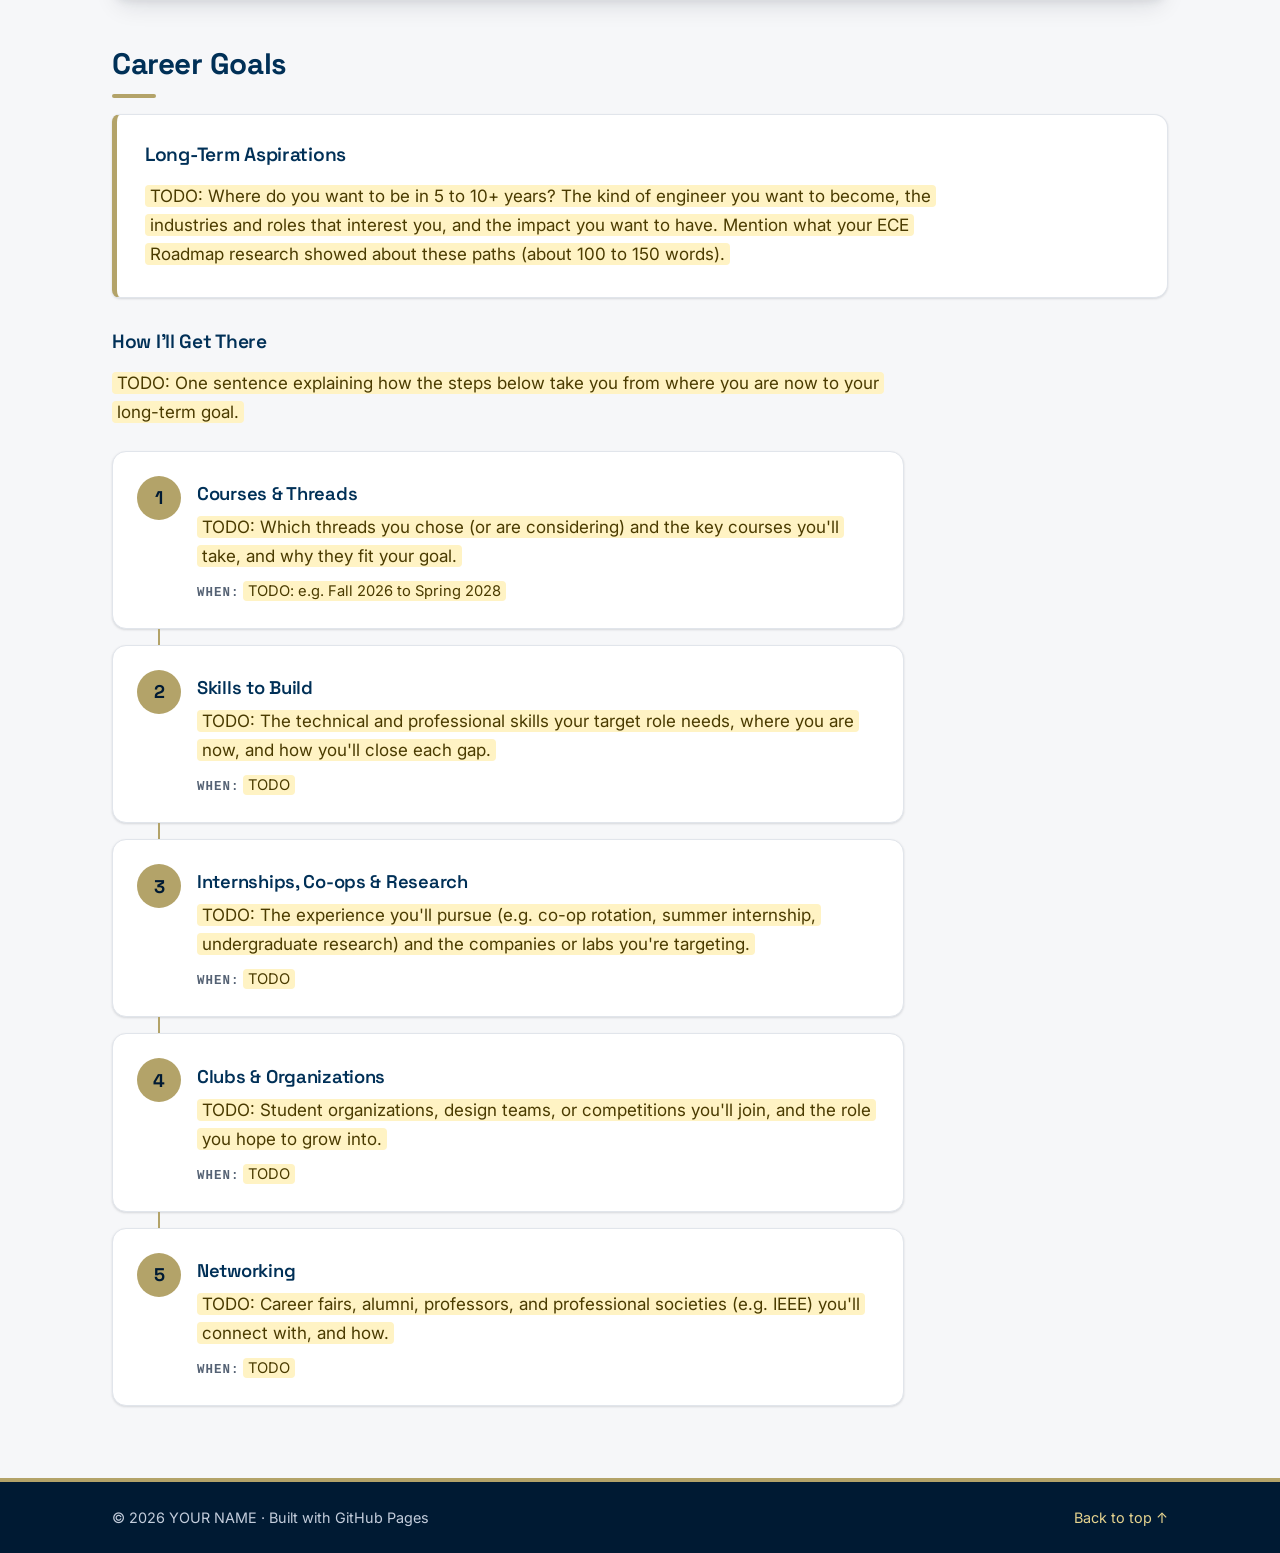
==== commit 96bc2630: "Add Project 2, simplify Home/About/Resume, clean up images - index: remove banner figure; Welcome is" ====
--- a/about.html
+++ b/about.html
@@ -3,8 +3,8 @@
 <head>
 <meta charset="utf-8">
 <meta name="viewport" content="width=device-width, initial-scale=1">
-<title>About | YOUR NAME ePortfolio</title>
-<meta name="description" content="About YOUR NAME: elevator pitch, career goals, ECE roadmap, and reflection.">
+<title>About &amp; Goals | YOUR NAME ePortfolio</title>
+<meta name="description" content="About YOUR NAME: biography, elevator pitch, and career goals.">
 <meta name="theme-color" content="#001a33">
 <link rel="icon" href="favicon.svg" type="image/svg+xml">
 <link rel="preconnect" href="https://fonts.googleapis.com">
@@ -23,7 +23,7 @@
 <nav id="site-nav" class="site-nav" aria-label="Main">
 <a href="index.html">Home</a>
 <a class="active" aria-current="page" href="about.html">About</a>
-<a href="discovery.html">Discovery</a>
+<a href="projects.html">Projects</a>
 <a href="resume.html">Resume</a>
 <a href="contact.html">Contact</a>
 </nav>
@@ -33,150 +33,114 @@
 <main id="main">
 <header class="page-hero">
 <div class="wrap">
-<nav class="breadcrumb" aria-label="Breadcrumb"><ol><li><a href="index.html">Home</a></li><li><span aria-current="page">About</span></li></ol></nav>
-<h1>About Me</h1>
-<p class="lede"><span class="todo">TODO: 1 to 2 sentences introducing this page: who you are as an engineer and what a reader will learn here (your pitch, goals, plan, and reflection).</span></p>
+<nav class="breadcrumb" aria-label="Breadcrumb"><ol><li><a href="index.html">Home</a></li><li><span aria-current="page">About &amp; Goals</span></li></ol></nav>
+<h1>About &amp; Goals</h1>
+<p class="lede"><span class="todo">TODO: 1 to 2 sentences introducing this page: who you are as an engineer and what a reader will learn here (your story, your pitch, and your goals).</span></p>
 </div>
 </header>
 
 <div class="wrap content">
 <nav class="page-toc" aria-label="On this page">
 <span class="page-toc-label">On this page</span>
+<a href="#bio">Biography</a>
 <a href="#pitch">Elevator Pitch</a>
 <a href="#goals">Career Goals</a>
-<a href="#roadmap">Roadmap</a>
-<a href="#reflection">Reflection</a>
 </nav>
 
-<!-- ============ Elevator pitch ============ -->
-<section class="section" id="pitch" aria-labelledby="pitch-title">
-<h2 id="pitch-title">Elevator Pitch</h2>
-<p><span class="todo">TODO: One or two sentences on when and where you'd use this pitch (career fair, networking event, interview).</span></p>
-
-<div class="pitch-card">
-<h3>The Pitch</h3>
-<p><span class="todo">TODO: Paste your elevator pitch text here.</span></p>
-</div>
-
-<div class="subsection">
-<h3>Watch or Listen</h3>
-<p><span class="todo">TODO (optional): Embed your recording. For a YouTube video, replace the line below with the embed code from YouTube's Share → Embed option. Delete this section if you have no recording.</span></p>
-<div class="video-embed">
-<!-- Paste the YouTube <iframe ...></iframe> code here, then delete the placeholder div below.
-     The box keeps a 16:9 shape and the video fills it automatically. -->
-<div class="video-placeholder">
-<svg viewBox="0 0 24 24" fill="none" stroke="currentColor" stroke-width="1.6" stroke-linecap="round" stroke-linejoin="round" aria-hidden="true" focusable="false"><circle cx="12" cy="12" r="10"/><path d="m10 8 6 4-6 4z"/></svg>
-<span>Video embed area</span>
-</div>
-</div>
-</div>
-
-<div class="subsection">
-<h3>How I Built It</h3>
-<p><span class="todo">TODO: What feedback did you get? What did you revise? What would you change for different audiences (recruiter, professor, alum)?</span></p>
-</div>
-</section>
-
-<!-- ============ Career goals ============ -->
-<section class="section" id="goals" aria-labelledby="goals-title">
-<h2 id="goals-title">Career Goals</h2>
-<p><span class="todo">TODO: 1 to 2 sentences summarizing the kind of engineer you want to become and the field you're aiming for.</span></p>
-<div class="grid-2">
-<div class="card">
-<h3>Short- and Long-Term Goals</h3>
-<p><span class="todo">TODO: Short-term (internship, first job) and long-term goals. Which industries, roles, and companies interest you, and what did your research show about them?</span></p>
-</div>
-<div class="card">
-<h3>Opportunities to Pursue</h3>
-<p><span class="todo">TODO: Co-ops, internships, research, clubs, certifications, and networking you plan to do.</span></p>
-</div>
-</div>
-</section>
-
-<!-- ============ Roadmap ============ -->
-<section class="section" id="roadmap" aria-labelledby="roadmap-title">
-<h2 id="roadmap-title">My ECE Roadmap</h2>
-<p><span class="todo">TODO: Short overview of your plan from now to graduation and beyond.</span></p>
-
-<figure>
-<img src="images/roadmap-timeline.svg" alt="Four-year roadmap timeline from Year 1 through Year 4 to a career goal" width="1000" height="340">
-<figcaption><span class="todo">TODO: Edit the milestones in roadmap-timeline.svg, or replace with your own graphic.</span></figcaption>
-</figure>
-
-<div class="subsection">
-<h3>Threads and Focus Areas</h3>
-<p><span class="todo">TODO: Which threads did you choose (or are you considering) and why? Connect them to your interests, career goals, and strengths.</span></p>
-</div>
-
-<div class="subsection">
-<h3 id="course-plan">Course Plan</h3>
-<p><span class="todo">TODO: List the key courses you plan to take each semester, with a short note on why each one matters for your goals.</span></p>
-<!-- To add a semester, copy one <tr>...</tr> row. -->
-<div class="table-wrap" role="region" aria-labelledby="course-plan" tabindex="0">
-<table class="table-plan">
-<thead>
-<tr><th scope="col">Semester</th><th scope="col">Planned Courses</th><th scope="col">Notes</th></tr>
-</thead>
-<tbody>
-<tr><th scope="row"><span class="todo">TODO</span></th><td><span class="todo">TODO</span></td><td><span class="todo">TODO</span></td></tr>
-<tr><th scope="row"><span class="todo">TODO</span></th><td><span class="todo">TODO</span></td><td><span class="todo">TODO</span></td></tr>
-<tr><th scope="row"><span class="todo">TODO</span></th><td><span class="todo">TODO</span></td><td><span class="todo">TODO</span></td></tr>
-</tbody>
-</table>
-</div>
-</div>
-
-<div class="subsection">
-<h3 id="skills-gap">Skills Gap Analysis</h3>
-<p><span class="todo">TODO: For each skill your target role needs, say where you are now and the specific steps (courses, projects, clubs) you'll take to close the gap.</span></p>
-<!-- Optional: in the middle column you can use <span class="level level-1">Beginner</span>,
-     level-2 (intermediate) or level-3 (strong) for a colored status pill. -->
-<div class="table-wrap" role="region" aria-labelledby="skills-gap" tabindex="0">
-<table class="table-gap">
-<thead>
-<tr><th scope="col">Skill I Need</th><th scope="col">Where I Am Now</th><th scope="col">How I'll Build It</th></tr>
-</thead>
-<tbody>
-<tr><th scope="row"><span class="todo">TODO</span></th><td><span class="todo">TODO</span></td><td><span class="todo">TODO</span></td></tr>
-<tr><th scope="row"><span class="todo">TODO</span></th><td><span class="todo">TODO</span></td><td><span class="todo">TODO</span></td></tr>
-</tbody>
-</table>
-</div>
-</div>
-</section>
-
-<!-- ============ Reflection ============ -->
-<section class="section" id="reflection" aria-labelledby="reflection-title">
-<h2 id="reflection-title">Reflection</h2>
-<p><span class="todo">TODO: 1 to 2 sentences framing your reflection: how has this course changed the way you see yourself as an engineer?</span></p>
+<!-- ============ 1. Biography ============ -->
+<section class="section" id="bio" aria-labelledby="bio-title">
+<h2 id="bio-title">Biography</h2>
+<p><span class="todo">TODO: Write your story as a narrative, not a list (aim for 300 to 500 words across the four parts below). Use the story techniques from the Elevator Pitch Workshop and Story-Driven Interviewing: a specific moment, what you did, and what it taught you. You can merge the parts into flowing paragraphs and delete the numbered headings once it reads well.</span></p>
 
 <ol class="journey">
 <li>
 <span class="journey-marker" aria-hidden="true">01</span>
-<h3>Where I've Been</h3>
-<p><span class="todo">TODO: Your background and the experiences that brought you to engineering.</span></p>
+<h3>Where I Come From</h3>
+<p><span class="todo">TODO: Your background: where you grew up, your family or community, and the early interests or experiences that shaped you (about 75 to 100 words).</span></p>
 </li>
 <li>
 <span class="journey-marker" aria-hidden="true">02</span>
-<h3>Where I Am</h3>
-<p><span class="todo">TODO: Your current strengths, challenges, and progress this semester.</span></p>
+<h3>A Defining Moment</h3>
+<p><span class="todo">TODO: One specific story. Set the scene (situation), the challenge you faced, what you did about it (action), and how it turned out (result). Concrete details make it memorable (about 100 to 150 words).</span></p>
 </li>
 <li>
 <span class="journey-marker" aria-hidden="true">03</span>
-<h3>Where I'm Going</h3>
-<p><span class="todo">TODO: Your vision for your college years and career, and the next steps you'll take.</span></p>
+<h3>What Drew Me to Computer Engineering</h3>
+<p><span class="todo">TODO: Why computer engineering, and why Georgia Tech? Connect it to the moment above and to the problems you want to work on (about 75 to 100 words).</span></p>
+</li>
+<li>
+<span class="journey-marker" aria-hidden="true">04</span>
+<h3>What Drives Me</h3>
+<p><span class="todo">TODO: The values and strengths that motivate you. Draw on your Individual Discovery results (e.g. CliftonStrengths, Myers-Briggs, Holland Code) and give an example of each in action (about 75 to 100 words).</span></p>
 </li>
 </ol>
+</section>
 
-<div class="grid-2 subsection">
-<div class="card">
-<h3>Connecting Classroom to Real World</h3>
-<p><span class="todo">TODO: Give 1 or 2 examples of how something you learned in class applies to real-world situations.</span></p>
+<!-- ============ 2. Elevator pitch (written only) ============ -->
+<section class="section" id="pitch" aria-labelledby="pitch-title">
+<h2 id="pitch-title">Elevator Pitch</h2>
+<p><span class="todo">TODO: One or two sentences on when and where you'd use this pitch (career fair, networking event, interview).</span></p>
+<div class="pitch-card">
+<h3>My Pitch</h3>
+<p><span class="todo">TODO: Paste your elevator pitch text here (about 30 seconds, roughly 75 to 100 words).</span></p>
 </div>
-<div class="card">
-<h3>Gaps and Next Steps</h3>
-<p><span class="todo">TODO: Skills you still want to build and how you'll do it.</span></p>
+</section>
+
+<!-- ============ 3. Career goals ============ -->
+<section class="section" id="goals" aria-labelledby="goals-title">
+<h2 id="goals-title">Career Goals</h2>
+
+<div class="callout">
+<h3>Long-Term Aspirations</h3>
+<p><span class="todo">TODO: Where do you want to be in 5 to 10+ years? The kind of engineer you want to become, the industries and roles that interest you, and the impact you want to have. Mention what your ECE Roadmap research showed about these paths (about 100 to 150 words).</span></p>
 </div>
+
+<div class="subsection">
+<h3>How I'll Get There</h3>
+<p><span class="todo">TODO: One sentence explaining how the steps below take you from where you are now to your long-term goal.</span></p>
+
+<ol class="steps">
+<li class="step">
+<span class="step-num" aria-hidden="true">1</span>
+<div>
+<h4>Courses &amp; Threads</h4>
+<p><span class="todo">TODO: Which threads you chose (or are considering) and the key courses you'll take, and why they fit your goal.</span></p>
+<p class="step-when"><strong>When:</strong> <span class="todo">TODO: e.g. Fall 2026 to Spring 2028</span></p>
+</div>
+</li>
+<li class="step">
+<span class="step-num" aria-hidden="true">2</span>
+<div>
+<h4>Skills to Build</h4>
+<p><span class="todo">TODO: The technical and professional skills your target role needs, where you are now, and how you'll close each gap.</span></p>
+<p class="step-when"><strong>When:</strong> <span class="todo">TODO</span></p>
+</div>
+</li>
+<li class="step">
+<span class="step-num" aria-hidden="true">3</span>
+<div>
+<h4>Internships, Co-ops &amp; Research</h4>
+<p><span class="todo">TODO: The experience you'll pursue (e.g. co-op rotation, summer internship, undergraduate research) and the companies or labs you're targeting.</span></p>
+<p class="step-when"><strong>When:</strong> <span class="todo">TODO</span></p>
+</div>
+</li>
+<li class="step">
+<span class="step-num" aria-hidden="true">4</span>
+<div>
+<h4>Clubs &amp; Organizations</h4>
+<p><span class="todo">TODO: Student organizations, design teams, or competitions you'll join, and the role you hope to grow into.</span></p>
+<p class="step-when"><strong>When:</strong> <span class="todo">TODO</span></p>
+</div>
+</li>
+<li class="step">
+<span class="step-num" aria-hidden="true">5</span>
+<div>
+<h4>Networking</h4>
+<p><span class="todo">TODO: Career fairs, alumni, professors, and professional societies (e.g. IEEE) you'll connect with, and how.</span></p>
+<p class="step-when"><strong>When:</strong> <span class="todo">TODO</span></p>
+</div>
+</li>
+</ol>
 </div>
 </section>
 </div>
--- a/style.css
+++ b/style.css
@@ -30,10 +30,6 @@
   --link-hover: #003057;
   --focus: #00539b;
   --header-bg: rgba(0, 26, 51, .94);
-  --th-bg: #003057;
-  --th-text: #ffffff;
-  --row-alt: #f8f9fb;
-  --row-hover: #f2efe3;
 
   /* the TODO highlight: intentionally the same in light and dark mode */
   --todo-bg: #fff3c4;
@@ -80,10 +76,6 @@
     --link-hover: #d6c58a;
     --focus: #e5d38f;
     --header-bg: rgba(7, 14, 24, .92);
-    --th-bg: #1c2a40;
-    --th-text: #f2f5f9;
-    --row-alt: #142034;
-    --row-hover: #1e2a3d;
     --shadow-sm: 0 1px 2px rgba(0, 0, 0, .4);
     --shadow-md: 0 4px 8px -2px rgba(0, 0, 0, .4), 0 12px 24px -6px rgba(0, 0, 0, .5);
   }
@@ -168,7 +160,6 @@
 
 .content { padding-top: var(--space-7); padding-bottom: var(--space-8); }
 .wrap.content > :first-child { margin-top: 0; }
-.about h2:first-child { margin-top: 0; }
 
 .section { margin-top: var(--space-7); }
 .section > h2:first-child { margin-top: 0; }
@@ -612,17 +603,40 @@
 .icon-badge svg { width: 24px; height: 24px; }
 .card-link:hover .icon-badge { background: var(--navy); color: #e5d38f; }
 
-/* numbered feature cards (Discovery: strengths / values / interests) */
-.feature { border-top: 4px solid var(--gold); }
-.feature .num {
-  display: block;
-  margin-bottom: var(--space-2);
+/* Badges + tool tags */
+.badge {
+  display: inline-flex;
+  align-items: center;
+  padding: .2rem .65rem;
+  border-radius: 999px;
+  border: 1px solid var(--border);
+  background: var(--surface-2);
+  color: var(--muted);
+  font-family: var(--font-mono);
+  font-size: .72rem;
+  font-weight: 600;
+  letter-spacing: .08em;
+  text-transform: uppercase;
+  line-height: 1.5;
+}
+.badge-featured { background: var(--gold); border-color: var(--gold); color: #001a33; }
+.badge-featured::before { content: "\2605"; margin-right: .35em; font-size: .9em; }
+
+.tags { display: flex; flex-wrap: wrap; gap: var(--space-2); list-style: none; margin: 0 0 var(--space-4); padding: 0; }
+.tags li {
+  padding: .15rem .6rem;
+  border-radius: 6px;
+  background: var(--surface-2);
+  border: 1px solid var(--border);
   font-family: var(--font-mono);
   font-size: .8rem;
-  font-weight: 600;
-  letter-spacing: .1em;
-  color: var(--gold-strong);
-}
+  color: var(--text);
+}
+.tags li:has(.todo) { padding: 0; background: none; border: 0; }
+
+/* Home: featured card gets a gold top edge */
+.card-featured { border-top: 4px solid var(--gold); }
+.card-featured .badge { position: absolute; top: clamp(1.25rem, 3vw, 1.75rem); right: clamp(1.25rem, 3vw, 1.75rem); }
 
 /* callout (highlighted section) */
 .callout {
@@ -653,93 +667,19 @@
   padding: var(--space-3) var(--space-2) var(--space-1);
 }
 
-/* Tables */
-.table-wrap {
-  margin: var(--space-5) 0;
-  overflow-x: auto;
+/* ---------- 7. Page-specific ---------- */
+
+/* Home: welcome statement as a single highlighted card */
+.welcome {
+  padding: clamp(1.5rem, 4vw, 2.5rem);
+  background: var(--surface);
   border: 1px solid var(--border);
-  border-radius: var(--radius);
-  background: var(--surface);
+  border-left: 5px solid var(--gold);
+  border-radius: var(--radius-sm) var(--radius) var(--radius) var(--radius-sm);
   box-shadow: var(--shadow-sm);
-  -webkit-overflow-scrolling: touch;
-}
-table { border-collapse: collapse; width: 100%; min-width: 560px; background: var(--surface); }
-caption {
-  caption-side: top;
-  text-align: left;
-  padding: var(--space-4) var(--space-5) var(--space-2);
-  font-size: .9rem;
-  color: var(--muted);
-}
-th, td {
-  padding: .85rem 1.25rem;
-  text-align: left;
-  vertical-align: top;
-  border-bottom: 1px solid var(--border);
-}
-thead th {
-  background: var(--th-bg);
-  color: var(--th-text);
-  font-family: var(--font-head);
-  font-size: .85rem;
-  font-weight: 600;
-  letter-spacing: .06em;
-  text-transform: uppercase;
-  border-bottom: 3px solid var(--gold);
-  white-space: nowrap;
-}
-tbody tr:nth-child(even) { background: var(--row-alt); }
-tbody tr { transition: background-color var(--speed) var(--ease); }
-tbody tr:hover { background: var(--row-hover); }
-tbody tr:last-child td, tbody tr:last-child th { border-bottom: 0; }
-tbody th { font-weight: 600; color: var(--heading); }
-
-/* Course plan: semester column reads like a label */
-.table-plan tbody th { width: 22%; font-family: var(--font-head); }
-
-/* Skills gap: numbered step headers and a "skill" column with a gold marker */
-.table-gap thead { counter-reset: step; }
-.table-gap thead th::before {
-  counter-increment: step;
-  content: counter(step);
-  display: inline-grid;
-  place-items: center;
-  width: 1.5em;
-  height: 1.5em;
-  margin-right: .55em;
-  border-radius: 50%;
-  background: var(--gold);
-  color: #001a33;
-  font-size: .8rem;
-  letter-spacing: 0;
-}
-.table-gap tbody th { box-shadow: inset 4px 0 0 var(--gold); width: 30%; }
-
-/* Optional level pills for the "Where I Am Now" column, e.g.
-   <span class="level level-1">Beginner</span>  (level-1, level-2, level-3) */
-.level {
-  display: inline-block;
-  padding: .1rem .6rem;
-  border-radius: 999px;
-  font-size: .82rem;
-  font-weight: 600;
-  border: 1px solid currentColor;
-}
-.level-1 { color: #b54708; }
-.level-2 { color: #8a6d00; }
-.level-3 { color: #067647; }
-@media (prefers-color-scheme: dark) {
-  .level-1 { color: #f7b27a; }
-  .level-2 { color: #e5d38f; }
-  .level-3 { color: #75e0a7; }
-}
-
-/* ---------- 7. Page-specific ---------- */
-
-/* Home: about + banner side by side on wide screens */
-.about { display: grid; grid-template-columns: minmax(0, 1.1fr) minmax(0, 1fr); gap: clamp(1.5rem, 4vw, 3rem); align-items: center; }
-.about figure { margin: 0; }
-@media (max-width: 820px) { .about { grid-template-columns: 1fr; } }
+}
+.welcome p { font-size: 1.1rem; }
+.welcome > :last-child { margin-bottom: 0; }
 
 /* Pitch */
 .pitch-card {
@@ -820,26 +760,149 @@
   border-radius: 50%;
   background: var(--gold);
 }
-.pdf-frame iframe { display: block; width: 100%; height: min(900px, 85vh); min-height: 520px; border: 0; background: #fff; }
-
-/* Experience */
-.project-card { display: grid; grid-template-columns: minmax(0, 420px) minmax(0, 1fr); gap: clamp(1.25rem, 3vw, 2rem); align-items: start; }
-.project-card h3, .project-card h4 { margin-top: 0; margin-bottom: var(--space-3); }
-.project-card img {
-  width: 100%;
-  max-width: 420px;
-  border-radius: var(--radius-sm);
+.pdf-frame iframe { display: block; width: 100%; height: min(1100px, 85vh); min-height: 520px; border: 0; background: #fff; }
+.pdf-frame { margin-bottom: var(--space-3); }
+.pdf-fallback { font-size: .92rem; color: var(--muted); }
+@media (max-width: 720px) {
+  .pdf-frame iframe { height: 70vh; min-height: 420px; }
+  .resume-actions .btn { width: 100%; }
+}
+.btn-lg { min-height: 52px; padding: .8rem 1.6rem; font-size: 1.05rem; }
+
+.welcome-actions { margin-top: var(--space-5); }
+.callout h3 { margin-top: 0; }
+
+/* Projects hub: scalable card grid */
+.project-grid {
+  display: grid;
+  /* auto-fit: two projects share the row 50/50; a third card adds a column */
+  grid-template-columns: repeat(auto-fit, minmax(min(100%, 320px), 1fr));
+  gap: var(--space-5);
+}
+.project-tile { margin: 0; padding: 0; overflow: hidden; }
+.project-thumb { aspect-ratio: 16 / 10; overflow: hidden; background: var(--surface-2); border-bottom: 1px solid var(--border); }
+.project-thumb img { width: 100%; height: 100%; object-fit: cover; transition: transform .4s var(--ease); }
+.project-tile:hover .project-thumb img { transform: scale(1.04); }
+.project-body { display: flex; flex-direction: column; flex: 1; padding: clamp(1.1rem, 2.5vw, 1.5rem); }
+.project-body > :last-child { margin-bottom: 0; }
+.project-badges { display: flex; flex-wrap: wrap; gap: var(--space-2); margin-bottom: var(--space-3); }
+.project-tile h3 { font-size: 1.25rem; }
+.card-link.project-tile p:not(.project-badges) { color: var(--muted); }
+
+/* the featured tile gets a gold outline and top edge */
+.project-tile.is-featured { border: 1px solid var(--gold); box-shadow: 0 0 0 1px var(--gold), var(--shadow-sm); }
+
+/* Discovery feature */
+.feature-topbar {
+  display: flex;
+  flex-wrap: wrap;
+  align-items: center;
+  justify-content: space-between;
+  gap: var(--space-3);
+}
+.back-link {
+  display: inline-flex;
+  align-items: center;
+  gap: .3rem;
+  font-weight: 600;
+  text-decoration: none;
+}
+.back-link:hover { text-decoration: underline; }
+.status-note {
+  display: inline-block;
+  font-size: .88rem;
+  font-weight: 600;
+  padding: .3rem .8rem;
+  border-radius: 999px;
+  border: 1px solid #e0c95a;
+}
+.requirements {
+  margin: var(--space-5) 0;
+  padding: var(--space-4) var(--space-5);
+  border: 2px dashed #e0c95a;
+  border-radius: var(--radius);
+  background: rgba(255, 243, 196, .35);
+}
+.requirements p { margin: 0; max-width: none; }
+@media (prefers-color-scheme: dark) { .requirements { background: rgba(255, 243, 196, .06); border-color: #8a7a2c; } }
+
+.overview-grid { display: grid; grid-template-columns: minmax(0, 1.5fr) minmax(0, 1fr); gap: clamp(1.5rem, 4vw, 3rem); align-items: start; }
+@media (max-width: 820px) { .overview-grid { grid-template-columns: 1fr; } }
+.facts {
+  margin: 0;
+  padding: var(--space-4) var(--space-5);
+  background: var(--surface);
   border: 1px solid var(--border);
-  transition: transform .35s var(--ease);
-}
-.project-media { overflow: hidden; border-radius: var(--radius-sm); }
-.project-card:hover .project-media img { transform: scale(1.02); }
-.project-links { display: flex; flex-wrap: wrap; gap: var(--space-2); margin-top: var(--space-4); }
-@media (max-width: 760px) { .project-card { grid-template-columns: 1fr; } }
-
-.exp-card { border-left: 4px solid var(--gold); }
-
-/* Reflection: vertical journey line for past / present / future */
+  border-top: 4px solid var(--gold);
+  border-radius: var(--radius);
+  box-shadow: var(--shadow-sm);
+}
+.facts > div { display: grid; grid-template-columns: 9.5rem 1fr; gap: var(--space-3); padding: .55rem 0; border-bottom: 1px solid var(--border); }
+.facts > div:last-child { border-bottom: 0; }
+.facts dt { font-family: var(--font-mono); font-size: .75rem; font-weight: 600; letter-spacing: .08em; text-transform: uppercase; color: var(--muted); padding-top: .2rem; }
+.facts dd { margin: 0; }
+@media (max-width: 420px) { .facts > div { grid-template-columns: 1fr; gap: 0; } }
+
+.section-kicker {
+  display: inline-grid;
+  place-items: center;
+  width: 2.1em;
+  height: 2.1em;
+  margin-right: .6em;
+  vertical-align: .15em;
+  border-radius: 10px;
+  background: var(--navy);
+  color: #e5d38f;
+  font-family: var(--font-mono);
+  font-size: .5em;
+  letter-spacing: 0;
+}
+.optional { font-weight: 500; font-size: .7em; color: var(--muted); }
+.feature-footer { margin-top: var(--space-7); }
+
+/* About > Career goals: "How I'll Get There" steps */
+.steps { list-style: none; margin: var(--space-5) 0 0; padding: 0; display: grid; gap: var(--space-4); counter-reset: none; }
+.step {
+  position: relative;
+  display: grid;
+  grid-template-columns: auto minmax(0, 1fr);
+  gap: var(--space-4);
+  padding: clamp(1.1rem, 2.5vw, 1.5rem);
+  background: var(--surface);
+  border: 1px solid var(--border);
+  border-radius: var(--radius);
+  box-shadow: var(--shadow-sm);
+  transition: border-color var(--speed) var(--ease), box-shadow var(--speed) var(--ease);
+}
+.step:hover { border-color: var(--gold); box-shadow: var(--shadow-md); }
+.step:not(:last-child)::after {
+  /* connector between steps */
+  content: "";
+  position: absolute;
+  left: calc(clamp(1.1rem, 2.5vw, 1.5rem) + 21px);
+  bottom: calc(-1 * var(--space-4) - 1px);
+  width: 2px;
+  height: var(--space-4);
+  background: var(--gold);
+}
+.step-num {
+  display: grid;
+  place-items: center;
+  width: 44px;
+  height: 44px;
+  border-radius: 50%;
+  background: var(--gold);
+  color: #001a33;
+  font-family: var(--font-head);
+  font-size: 1.15rem;
+  font-weight: 700;
+}
+.step h4 { margin: .45rem 0 var(--space-2); }
+.step p { margin-bottom: var(--space-2); }
+.step-when { font-size: .92rem; color: var(--muted); margin-bottom: 0 !important; }
+.step-when strong { font-family: var(--font-mono); font-size: .78rem; letter-spacing: .08em; text-transform: uppercase; }
+
+/* Story arc (About > Biography): vertical numbered line */
 .journey { list-style: none; margin: var(--space-6) 0 0; padding: 0; position: relative; }
 .journey::before {
   content: "";
@@ -943,5 +1006,5 @@
   .site-header, .nav-toggle, .skip-link, .site-footer a[href="#top"] { display: none; }
   .hero, .page-hero { background: none; color: #000; }
   .hero h1, .page-hero h1, .hero .lede, .page-hero .lede { color: #000; }
-  .card, figure, .table-wrap { box-shadow: none; break-inside: avoid; }
-}
+  .card, figure { box-shadow: none; break-inside: avoid; }
+}
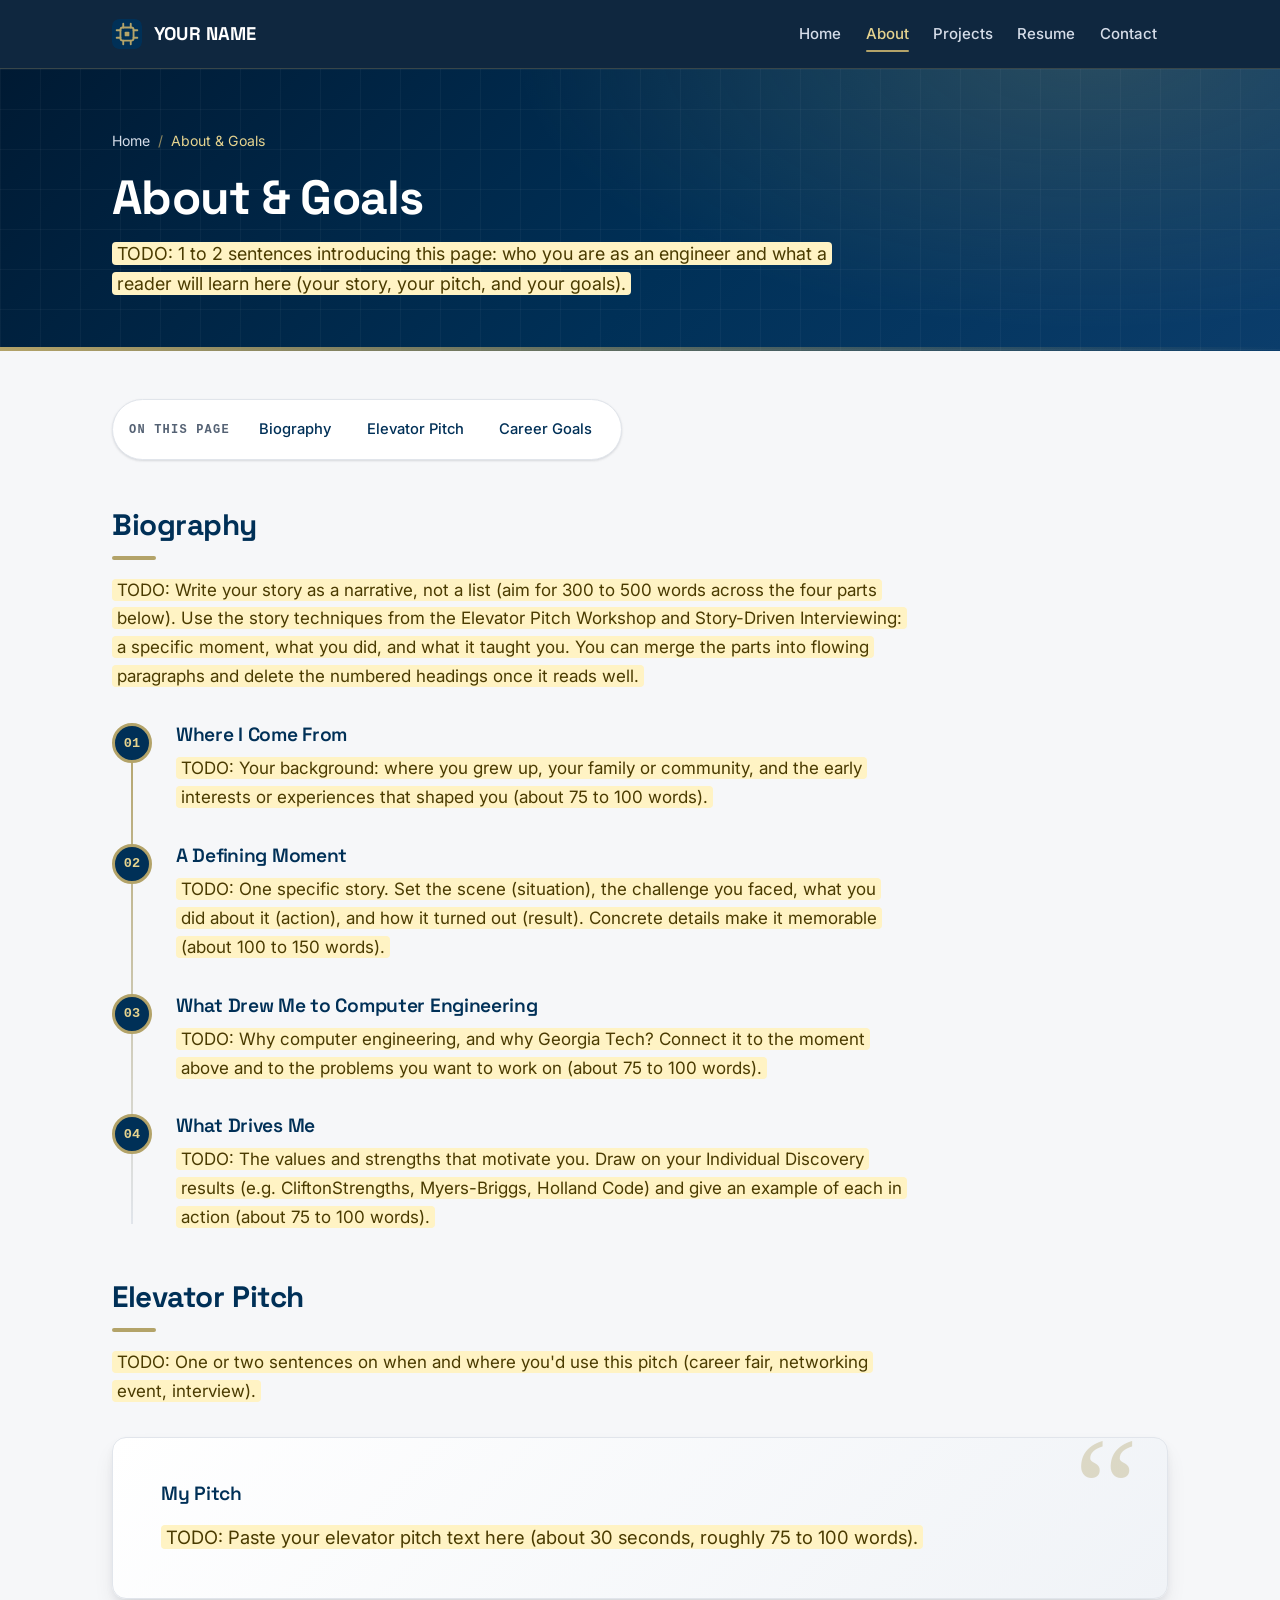
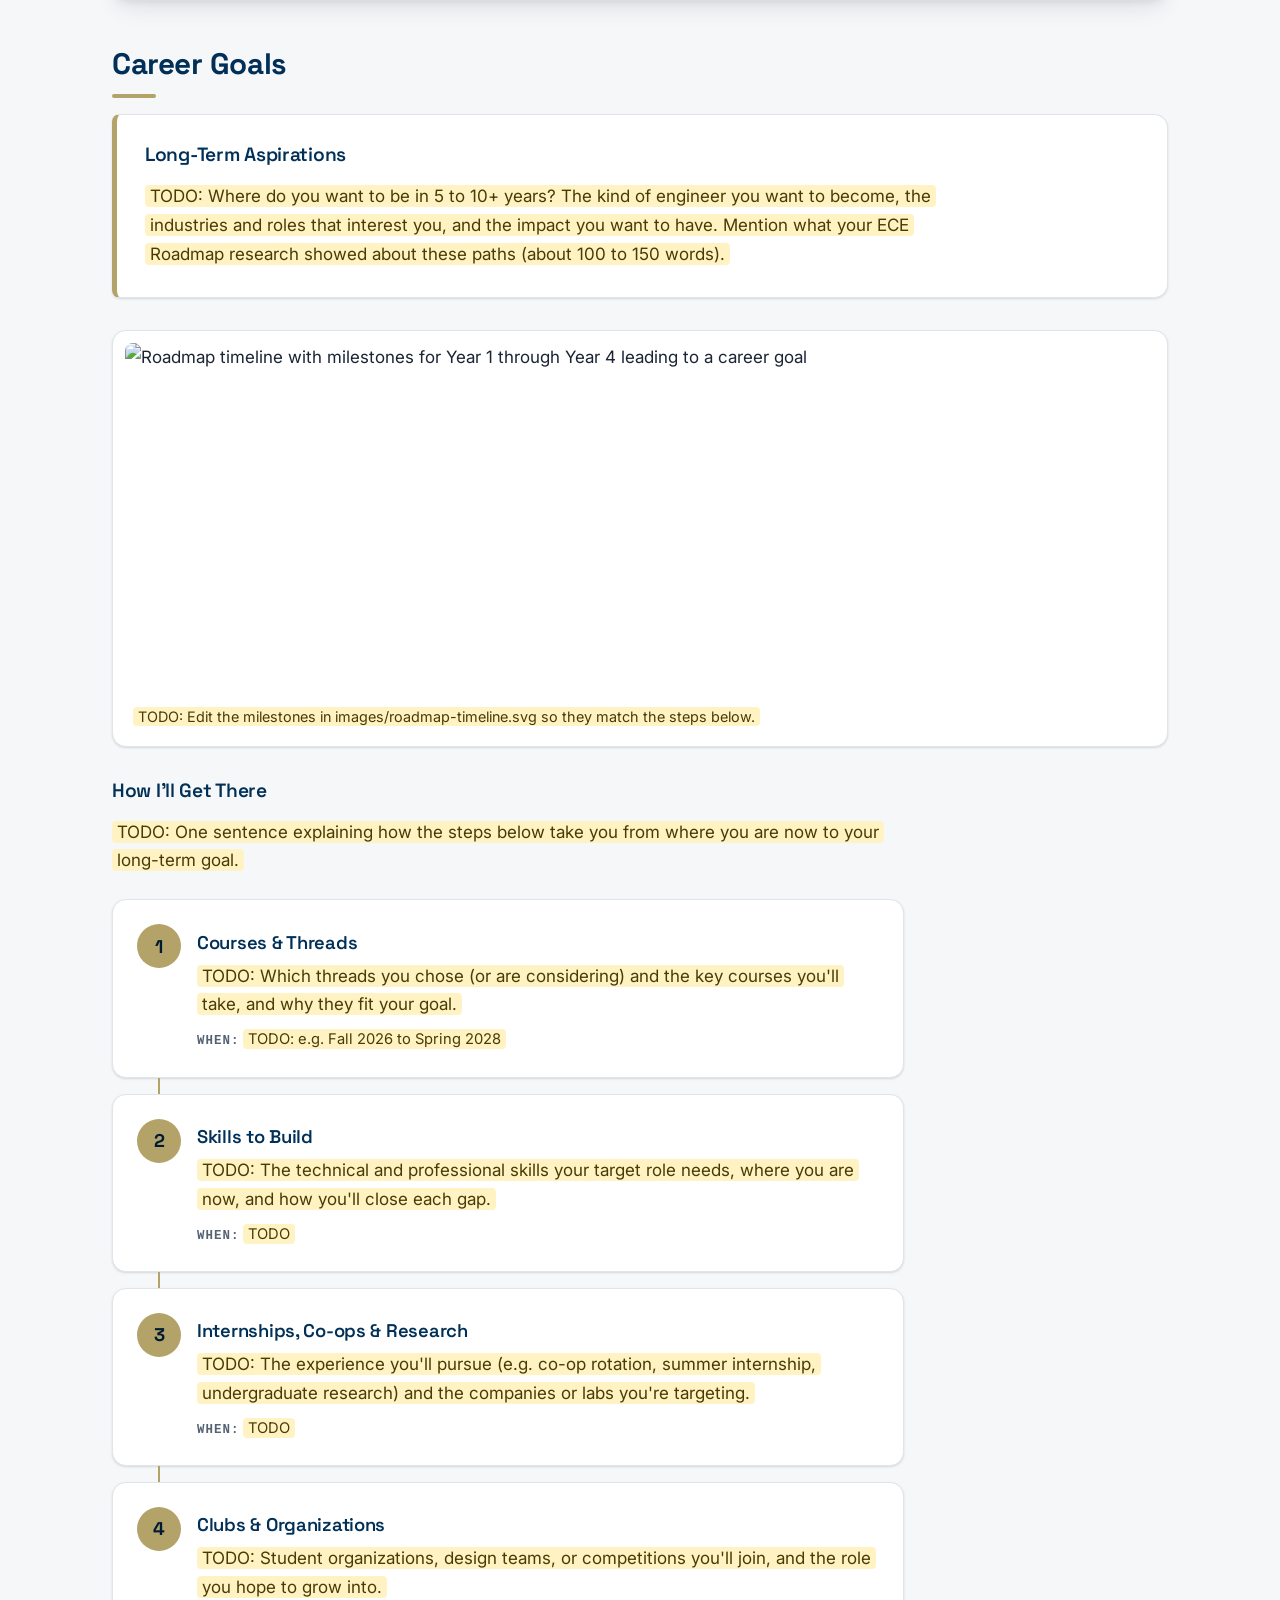
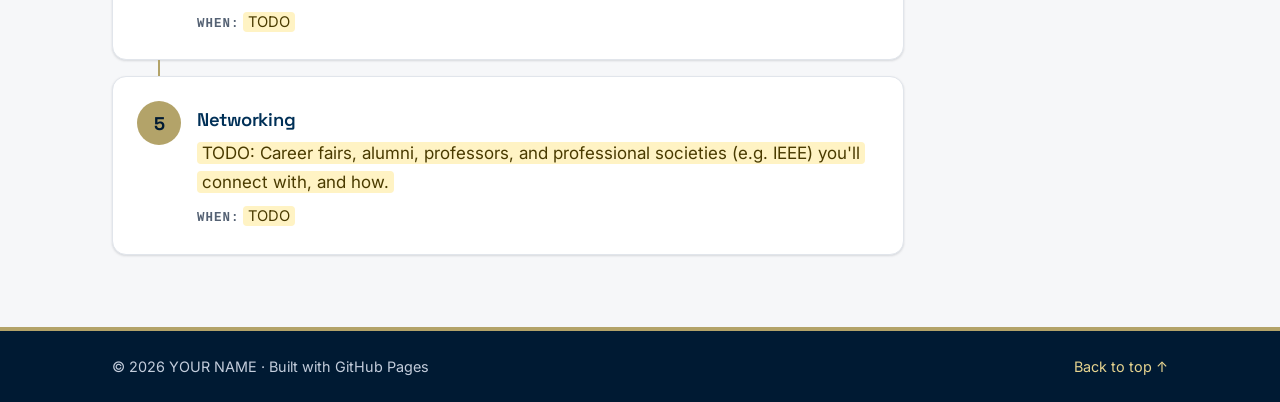
==== commit a1ffba86: "Restructure to rubric: Home, About & Goals, Projects, Discovery Feature, Resume, Contact - index: sh" ====
--- a/about.html
+++ b/about.html
@@ -95,6 +95,11 @@
 <p><span class="todo">TODO: Where do you want to be in 5 to 10+ years? The kind of engineer you want to become, the industries and roles that interest you, and the impact you want to have. Mention what your ECE Roadmap research showed about these paths (about 100 to 150 words).</span></p>
 </div>
 
+<figure>
+<img src="images/roadmap-timeline.svg" alt="Roadmap timeline with milestones for Year 1 through Year 4 leading to a career goal" width="1000" height="340">
+<figcaption><span class="todo">TODO: Edit the milestones in images/roadmap-timeline.svg so they match the steps below.</span></figcaption>
+</figure>
+
 <div class="subsection">
 <h3>How I'll Get There</h3>
 <p><span class="todo">TODO: One sentence explaining how the steps below take you from where you are now to your long-term goal.</span></p>
--- a/style.css
+++ b/style.css
@@ -160,6 +160,7 @@
 
 .content { padding-top: var(--space-7); padding-bottom: var(--space-8); }
 .wrap.content > :first-child { margin-top: 0; }
+.about h2:first-child { margin-top: 0; }
 
 .section { margin-top: var(--space-7); }
 .section > h2:first-child { margin-top: 0; }
@@ -638,6 +639,22 @@
 .card-featured { border-top: 4px solid var(--gold); }
 .card-featured .badge { position: absolute; top: clamp(1.25rem, 3vw, 1.75rem); right: clamp(1.25rem, 3vw, 1.75rem); }
 
+/* Note boxes styled like a TODO (optional items) */
+.todo-note {
+  display: flex;
+  flex-wrap: wrap;
+  align-items: center;
+  justify-content: space-between;
+  gap: var(--space-3) var(--space-5);
+  margin: var(--space-5) 0;
+  padding: var(--space-4) var(--space-5);
+  border: 2px dashed #e0c95a;
+  border-radius: var(--radius);
+  background: rgba(255, 243, 196, .35);
+}
+.todo-note p { margin: 0; flex: 1 1 320px; }
+@media (prefers-color-scheme: dark) { .todo-note { background: rgba(255, 243, 196, .06); border-color: #8a7a2c; } }
+
 /* callout (highlighted section) */
 .callout {
   background: var(--surface);
@@ -669,17 +686,10 @@
 
 /* ---------- 7. Page-specific ---------- */
 
-/* Home: welcome statement as a single highlighted card */
-.welcome {
-  padding: clamp(1.5rem, 4vw, 2.5rem);
-  background: var(--surface);
-  border: 1px solid var(--border);
-  border-left: 5px solid var(--gold);
-  border-radius: var(--radius-sm) var(--radius) var(--radius) var(--radius-sm);
-  box-shadow: var(--shadow-sm);
-}
-.welcome p { font-size: 1.1rem; }
-.welcome > :last-child { margin-bottom: 0; }
+/* Home: about + banner side by side on wide screens */
+.about { display: grid; grid-template-columns: minmax(0, 1.1fr) minmax(0, 1fr); gap: clamp(1.5rem, 4vw, 3rem); align-items: center; }
+.about figure { margin: 0; }
+@media (max-width: 820px) { .about { grid-template-columns: 1fr; } }
 
 /* Pitch */
 .pitch-card {
@@ -775,8 +785,7 @@
 /* Projects hub: scalable card grid */
 .project-grid {
   display: grid;
-  /* auto-fit: two projects share the row 50/50; a third card adds a column */
-  grid-template-columns: repeat(auto-fit, minmax(min(100%, 320px), 1fr));
+  grid-template-columns: repeat(auto-fill, minmax(min(100%, 320px), 1fr));
   gap: var(--space-5);
 }
 .project-tile { margin: 0; padding: 0; overflow: hidden; }
@@ -789,8 +798,20 @@
 .project-tile h3 { font-size: 1.25rem; }
 .card-link.project-tile p:not(.project-badges) { color: var(--muted); }
 
-/* the featured tile gets a gold outline and top edge */
-.project-tile.is-featured { border: 1px solid var(--gold); box-shadow: 0 0 0 1px var(--gold), var(--shadow-sm); }
+/* the featured tile spans the full row with the image beside the text */
+.project-tile.is-featured { grid-column: 1 / -1; flex-direction: row; border: 1px solid var(--gold); }
+.project-tile.is-featured .project-thumb { flex: 0 0 min(52%, 560px); aspect-ratio: auto; min-height: 280px; border-bottom: 0; border-right: 1px solid var(--border); }
+.project-tile.is-featured .project-body { justify-content: center; padding: clamp(1.5rem, 4vw, 2.5rem); }
+.project-tile.is-featured h3 { font-size: clamp(1.35rem, 2.4vw, 1.75rem); }
+@media (max-width: 760px) {
+  .project-tile.is-featured { flex-direction: column; }
+  .project-tile.is-featured .project-thumb { flex: none; aspect-ratio: 16 / 10; min-height: 0; border-right: 0; border-bottom: 1px solid var(--border); }
+}
+
+/* visible "add a project" placeholder */
+.project-template { border: 2px dashed #e0c95a; box-shadow: none; background: transparent; }
+.project-template .project-thumb { opacity: .7; }
+@media (prefers-color-scheme: dark) { .project-template { border-color: #8a7a2c; } }
 
 /* Discovery feature */
 .feature-topbar {
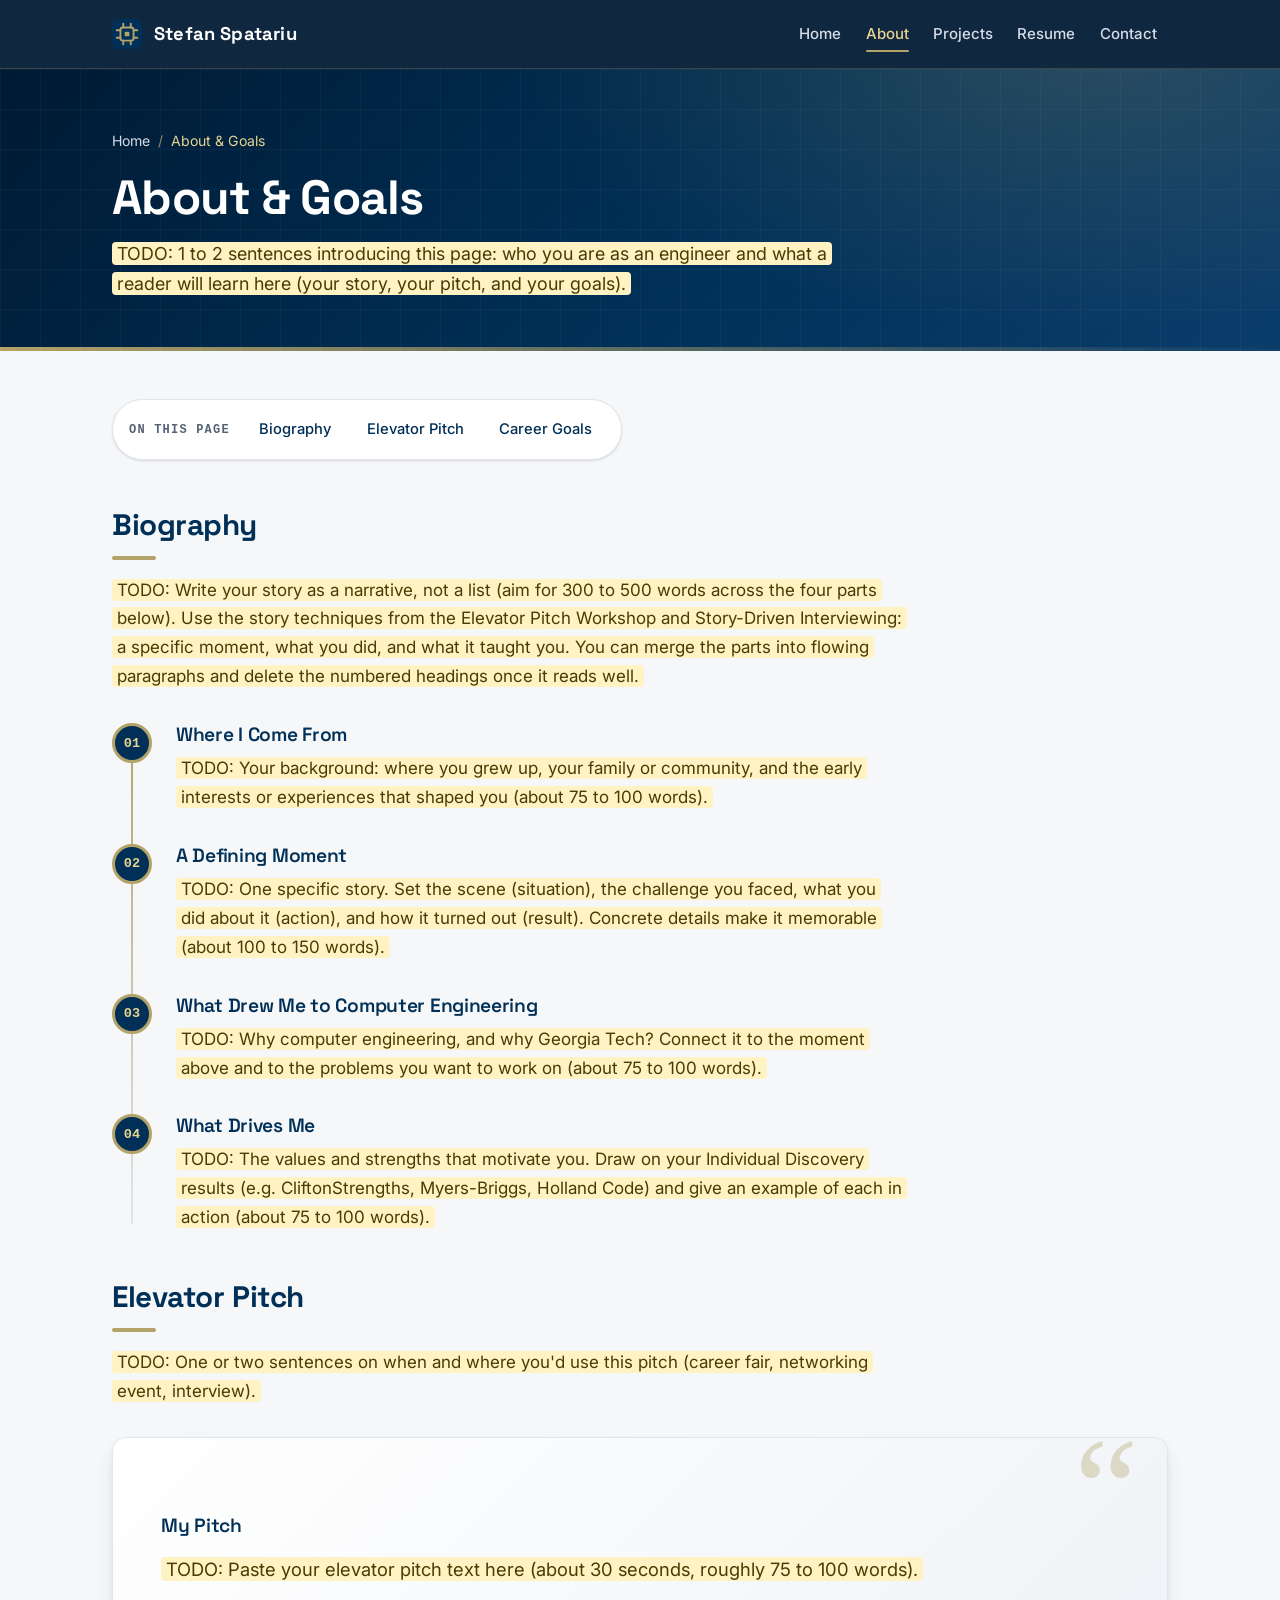
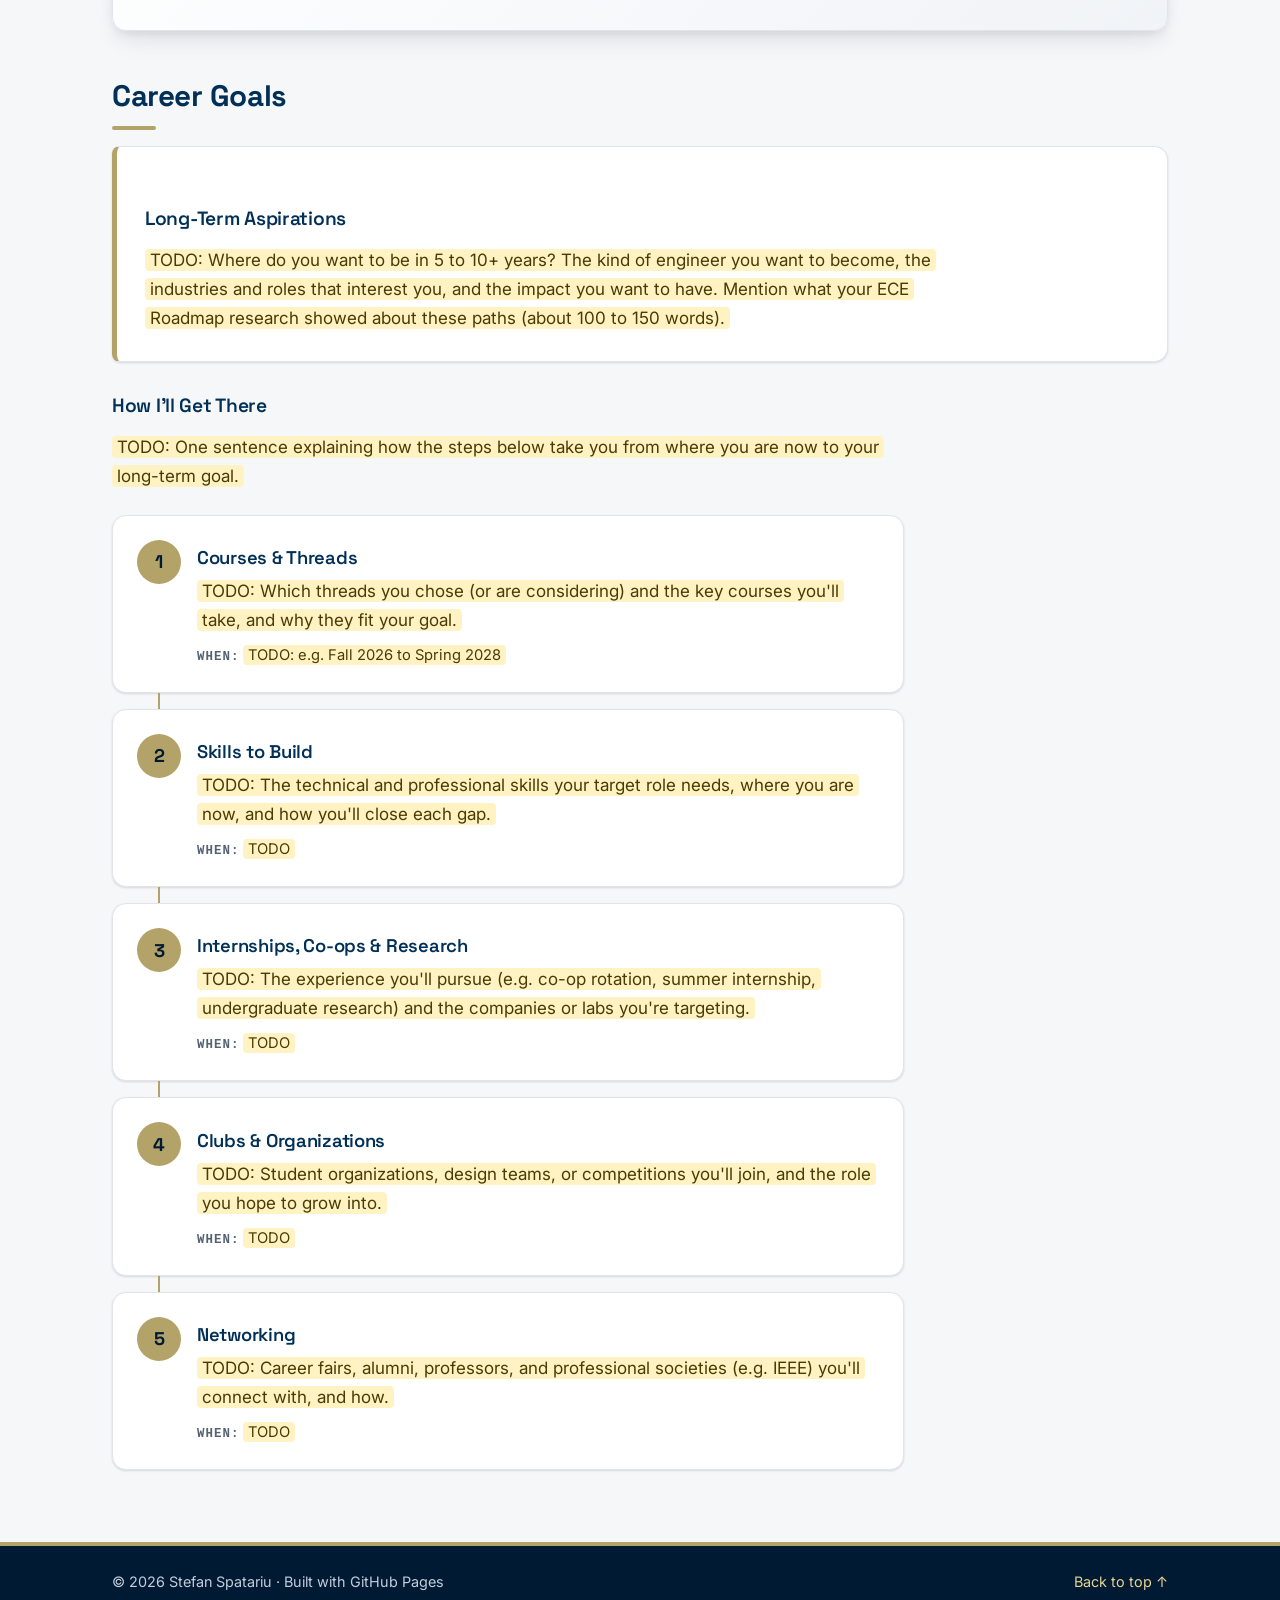
==== commit 14a9cee5: "Fill site content from source materials (GlowBox, BuzzStep, resume) - Replace YOUR NAME with Stefan " ====
--- a/about.html
+++ b/about.html
@@ -3,8 +3,8 @@
 <head>
 <meta charset="utf-8">
 <meta name="viewport" content="width=device-width, initial-scale=1">
-<title>About &amp; Goals | YOUR NAME ePortfolio</title>
-<meta name="description" content="About YOUR NAME: biography, elevator pitch, and career goals.">
+<title>About &amp; Goals | Stefan Spatariu ePortfolio</title>
+<meta name="description" content="About Stefan Spatariu: biography, elevator pitch, and career goals.">
 <meta name="theme-color" content="#001a33">
 <link rel="icon" href="favicon.svg" type="image/svg+xml">
 <link rel="preconnect" href="https://fonts.googleapis.com">
@@ -18,7 +18,7 @@
 <a class="skip-link" href="#main">Skip to main content</a>
 <header class="site-header" id="top">
 <div class="wrap header-inner">
-<a class="brand" href="index.html"><img src="favicon.svg" alt="" width="30" height="30">YOUR NAME</a>
+<a class="brand" href="index.html"><img src="favicon.svg" alt="" width="30" height="30">Stefan Spatariu</a>
 <button class="nav-toggle" type="button" aria-expanded="false" aria-controls="site-nav"><span class="nav-toggle-bars" aria-hidden="true"></span><span class="sr-only">Open menu</span></button>
 <nav id="site-nav" class="site-nav" aria-label="Main">
 <a href="index.html">Home</a>
@@ -95,11 +95,6 @@
 <p><span class="todo">TODO: Where do you want to be in 5 to 10+ years? The kind of engineer you want to become, the industries and roles that interest you, and the impact you want to have. Mention what your ECE Roadmap research showed about these paths (about 100 to 150 words).</span></p>
 </div>
 
-<figure>
-<img src="images/roadmap-timeline.svg" alt="Roadmap timeline with milestones for Year 1 through Year 4 leading to a career goal" width="1000" height="340">
-<figcaption><span class="todo">TODO: Edit the milestones in images/roadmap-timeline.svg so they match the steps below.</span></figcaption>
-</figure>
-
 <div class="subsection">
 <h3>How I'll Get There</h3>
 <p><span class="todo">TODO: One sentence explaining how the steps below take you from where you are now to your long-term goal.</span></p>
@@ -153,7 +148,7 @@
 
 <footer class="site-footer">
 <div class="wrap footer-inner">
-<p>&copy; 2026 YOUR NAME &middot; Built with GitHub Pages</p>
+<p>&copy; 2026 Stefan Spatariu &middot; Built with GitHub Pages</p>
 <p><a href="#top">Back to top &uarr;</a></p>
 </div>
 </footer>
--- a/style.css
+++ b/style.css
@@ -160,7 +160,6 @@
 
 .content { padding-top: var(--space-7); padding-bottom: var(--space-8); }
 .wrap.content > :first-child { margin-top: 0; }
-.about h2:first-child { margin-top: 0; }
 
 .section { margin-top: var(--space-7); }
 .section > h2:first-child { margin-top: 0; }
@@ -639,22 +638,6 @@
 .card-featured { border-top: 4px solid var(--gold); }
 .card-featured .badge { position: absolute; top: clamp(1.25rem, 3vw, 1.75rem); right: clamp(1.25rem, 3vw, 1.75rem); }
 
-/* Note boxes styled like a TODO (optional items) */
-.todo-note {
-  display: flex;
-  flex-wrap: wrap;
-  align-items: center;
-  justify-content: space-between;
-  gap: var(--space-3) var(--space-5);
-  margin: var(--space-5) 0;
-  padding: var(--space-4) var(--space-5);
-  border: 2px dashed #e0c95a;
-  border-radius: var(--radius);
-  background: rgba(255, 243, 196, .35);
-}
-.todo-note p { margin: 0; flex: 1 1 320px; }
-@media (prefers-color-scheme: dark) { .todo-note { background: rgba(255, 243, 196, .06); border-color: #8a7a2c; } }
-
 /* callout (highlighted section) */
 .callout {
   background: var(--surface);
@@ -686,10 +669,17 @@
 
 /* ---------- 7. Page-specific ---------- */
 
-/* Home: about + banner side by side on wide screens */
-.about { display: grid; grid-template-columns: minmax(0, 1.1fr) minmax(0, 1fr); gap: clamp(1.5rem, 4vw, 3rem); align-items: center; }
-.about figure { margin: 0; }
-@media (max-width: 820px) { .about { grid-template-columns: 1fr; } }
+/* Home: welcome statement as a single highlighted card */
+.welcome {
+  padding: clamp(1.5rem, 4vw, 2.5rem);
+  background: var(--surface);
+  border: 1px solid var(--border);
+  border-left: 5px solid var(--gold);
+  border-radius: var(--radius-sm) var(--radius) var(--radius) var(--radius-sm);
+  box-shadow: var(--shadow-sm);
+}
+.welcome p { font-size: 1.1rem; }
+.welcome > :last-child { margin-bottom: 0; }
 
 /* Pitch */
 .pitch-card {
@@ -785,7 +775,8 @@
 /* Projects hub: scalable card grid */
 .project-grid {
   display: grid;
-  grid-template-columns: repeat(auto-fill, minmax(min(100%, 320px), 1fr));
+  /* auto-fit: two projects share the row 50/50; a third card adds a column */
+  grid-template-columns: repeat(auto-fit, minmax(min(100%, 320px), 1fr));
   gap: var(--space-5);
 }
 .project-tile { margin: 0; padding: 0; overflow: hidden; }
@@ -798,20 +789,8 @@
 .project-tile h3 { font-size: 1.25rem; }
 .card-link.project-tile p:not(.project-badges) { color: var(--muted); }
 
-/* the featured tile spans the full row with the image beside the text */
-.project-tile.is-featured { grid-column: 1 / -1; flex-direction: row; border: 1px solid var(--gold); }
-.project-tile.is-featured .project-thumb { flex: 0 0 min(52%, 560px); aspect-ratio: auto; min-height: 280px; border-bottom: 0; border-right: 1px solid var(--border); }
-.project-tile.is-featured .project-body { justify-content: center; padding: clamp(1.5rem, 4vw, 2.5rem); }
-.project-tile.is-featured h3 { font-size: clamp(1.35rem, 2.4vw, 1.75rem); }
-@media (max-width: 760px) {
-  .project-tile.is-featured { flex-direction: column; }
-  .project-tile.is-featured .project-thumb { flex: none; aspect-ratio: 16 / 10; min-height: 0; border-right: 0; border-bottom: 1px solid var(--border); }
-}
-
-/* visible "add a project" placeholder */
-.project-template { border: 2px dashed #e0c95a; box-shadow: none; background: transparent; }
-.project-template .project-thumb { opacity: .7; }
-@media (prefers-color-scheme: dark) { .project-template { border-color: #8a7a2c; } }
+/* the featured tile gets a gold outline and top edge */
+.project-tile.is-featured { border: 1px solid var(--gold); box-shadow: 0 0 0 1px var(--gold), var(--shadow-sm); }
 
 /* Discovery feature */
 .feature-topbar {
@@ -880,6 +859,55 @@
 }
 .optional { font-weight: 500; font-size: .7em; color: var(--muted); }
 .feature-footer { margin-top: var(--space-7); }
+
+/* portrait photos: keep them a sensible height instead of full content width */
+.figure-portrait { width: fit-content; max-width: 100%; margin-left: auto; margin-right: auto; }
+.figure-portrait img { width: auto; max-width: 100%; max-height: min(80vh, 760px); margin: 0 auto; }
+.figure-portrait figcaption { max-width: 48ch; }
+
+.formula {
+  margin: var(--space-4) 0 var(--space-5);
+  padding: var(--space-3) var(--space-5);
+  width: fit-content;
+  max-width: 100%;
+  background: var(--surface);
+  border: 1px solid var(--border);
+  border-left: 4px solid var(--gold);
+  border-radius: var(--radius-sm);
+  overflow-x: auto;
+}
+.formula code { font-family: var(--font-mono); font-size: 1rem; color: var(--heading); white-space: nowrap; }
+.goal-line { padding-left: var(--space-4); border-left: 4px solid var(--gold); font-size: 1.08rem; }
+
+/* numbered "problems we solved" list */
+.problem-list { list-style: none; counter-reset: prob; margin: var(--space-5) 0 0; padding: 0; display: grid; gap: var(--space-3); }
+.problem-list li {
+  counter-increment: prob;
+  position: relative;
+  max-width: none;
+  padding: var(--space-3) var(--space-4) var(--space-3) 3.4rem;
+  background: var(--surface);
+  border: 1px solid var(--border);
+  border-radius: var(--radius-sm);
+}
+.problem-list li::before {
+  content: counter(prob);
+  position: absolute;
+  left: var(--space-4);
+  top: var(--space-3);
+  display: grid;
+  place-items: center;
+  width: 1.7rem;
+  height: 1.7rem;
+  border-radius: 50%;
+  background: var(--navy);
+  color: #e5d38f;
+  font-family: var(--font-mono);
+  font-size: .8rem;
+  font-weight: 700;
+}
+.problem-list strong { color: var(--heading); }
+.section h3 { margin-top: var(--space-6); }
 
 /* About > Career goals: "How I'll Get There" steps */
 .steps { list-style: none; margin: var(--space-5) 0 0; padding: 0; display: grid; gap: var(--space-4); counter-reset: none; }
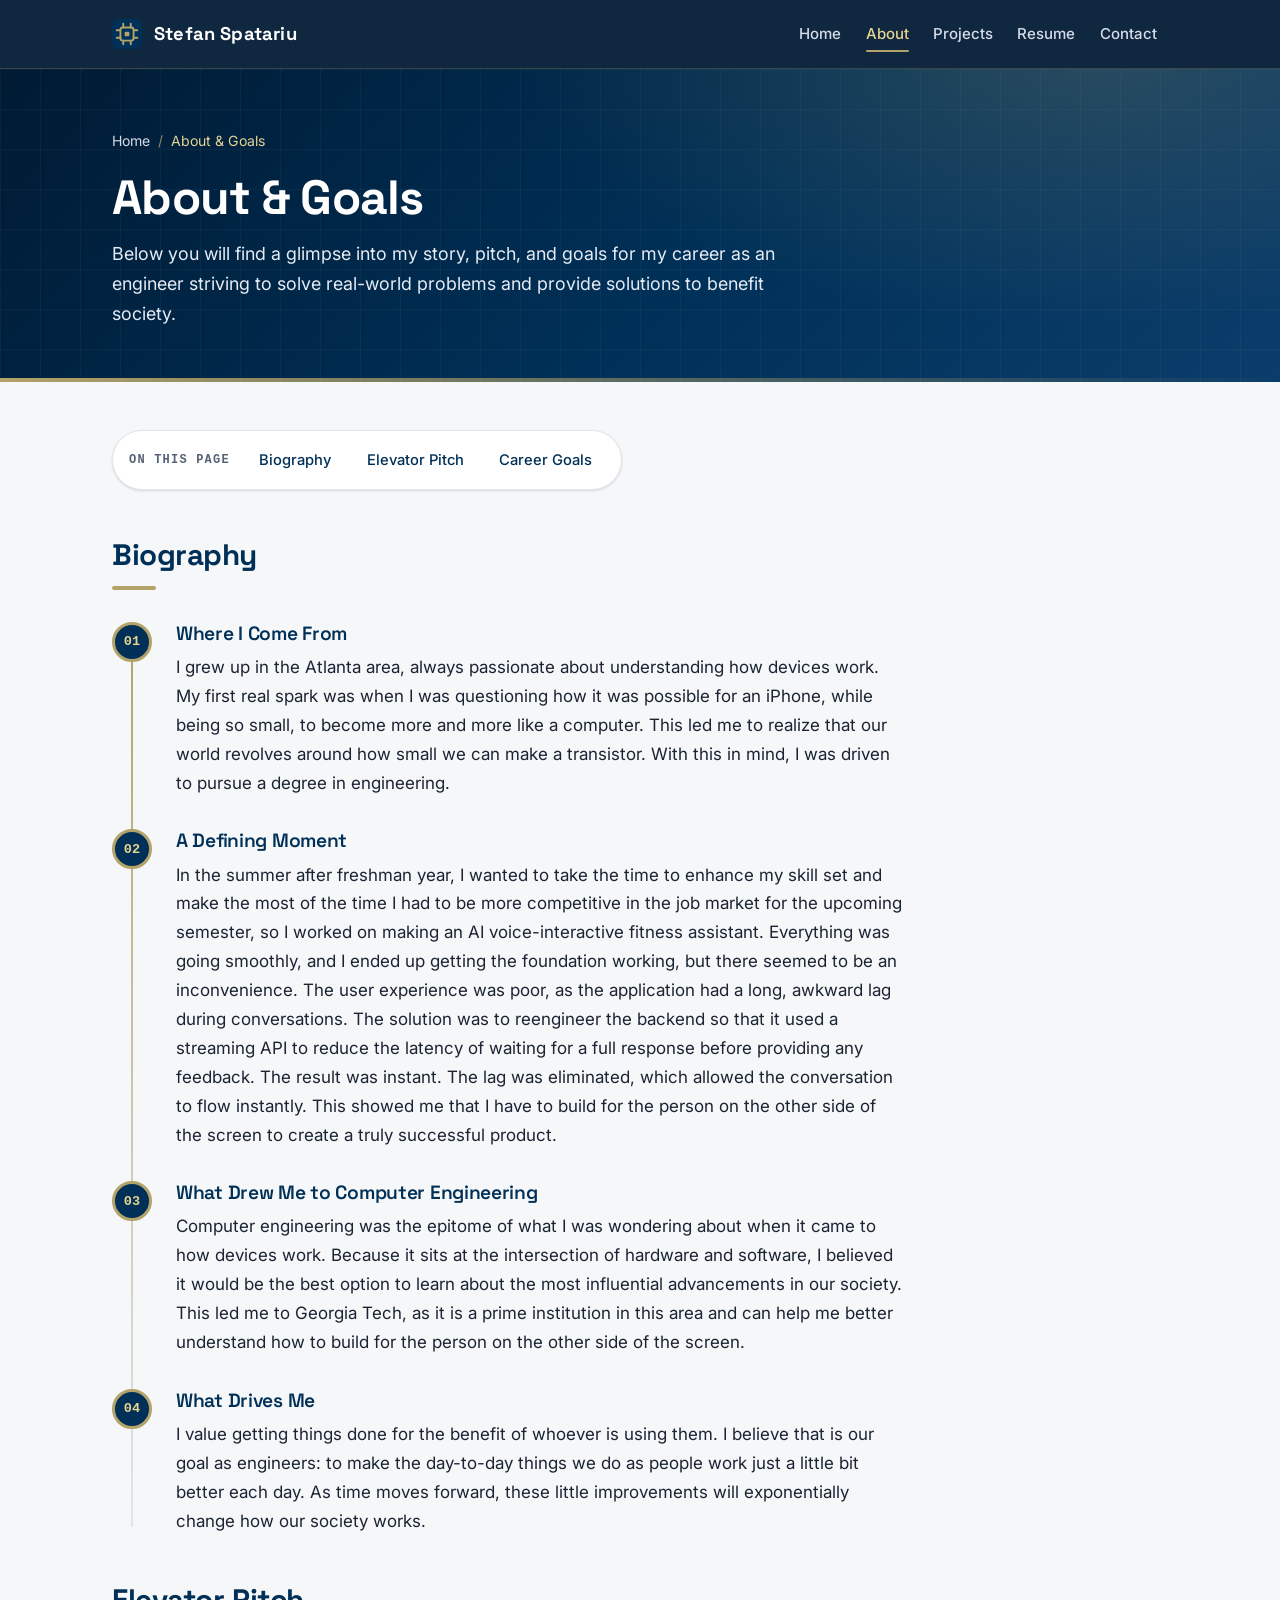
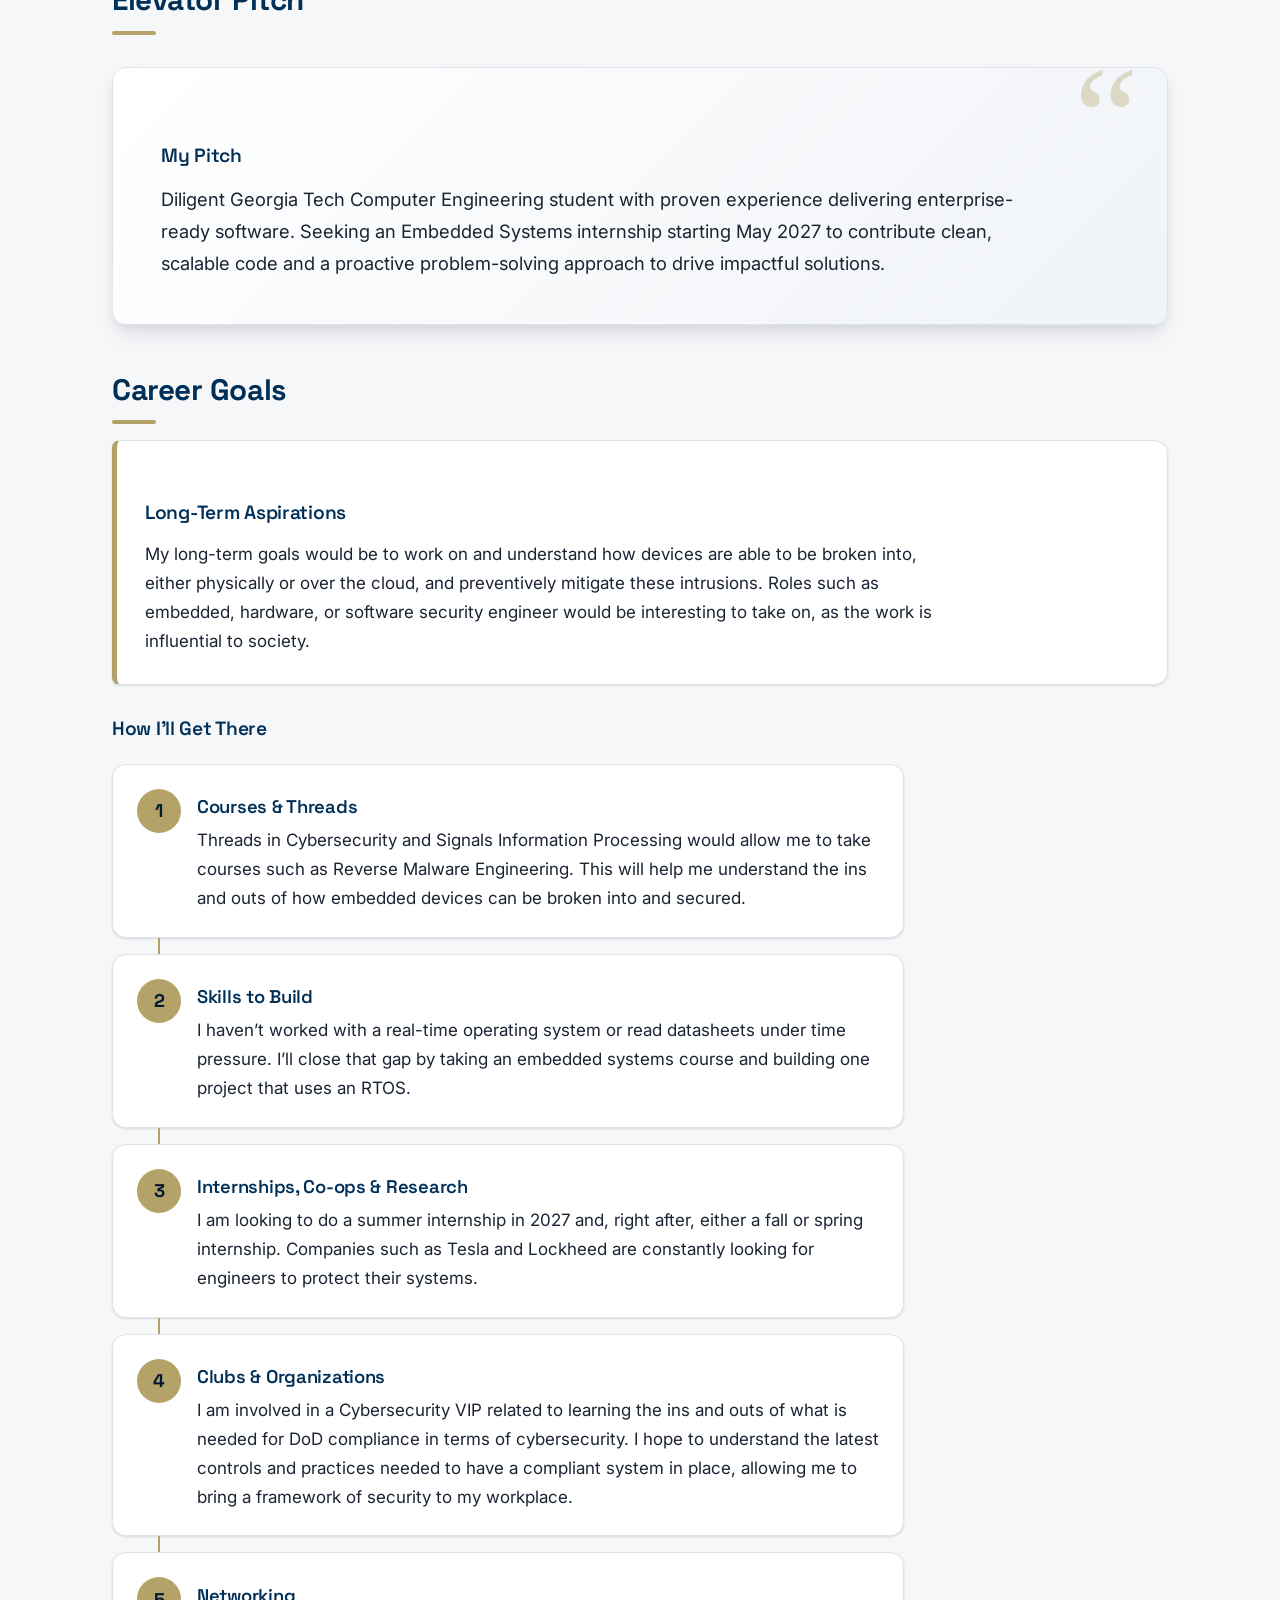
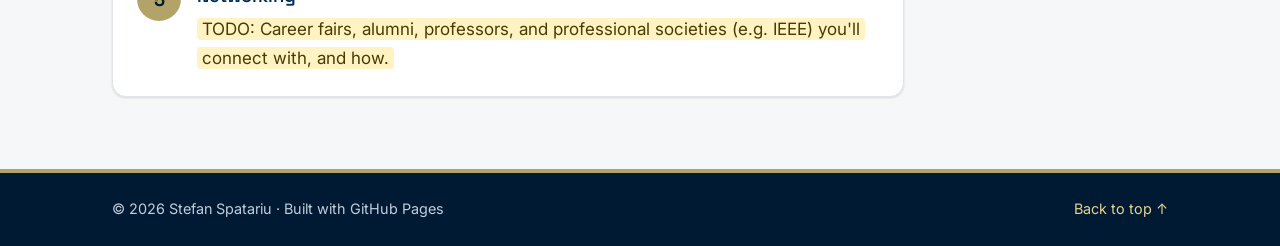
==== commit 472b695a: "Fill About page from ePortfolio answers, add GitHub link and real headshot; drop When lines Also inc" ====
--- a/about.html
+++ b/about.html
@@ -35,7 +35,7 @@
 <div class="wrap">
 <nav class="breadcrumb" aria-label="Breadcrumb"><ol><li><a href="index.html">Home</a></li><li><span aria-current="page">About &amp; Goals</span></li></ol></nav>
 <h1>About &amp; Goals</h1>
-<p class="lede"><span class="todo">TODO: 1 to 2 sentences introducing this page: who you are as an engineer and what a reader will learn here (your story, your pitch, and your goals).</span></p>
+<p class="lede">Below you will find a glimpse into my story, pitch, and goals for my career as an engineer striving to solve real-world problems and provide solutions to benefit society.</p>
 </div>
 </header>
 
@@ -50,28 +50,26 @@
 <!-- ============ 1. Biography ============ -->
 <section class="section" id="bio" aria-labelledby="bio-title">
 <h2 id="bio-title">Biography</h2>
-<p><span class="todo">TODO: Write your story as a narrative, not a list (aim for 300 to 500 words across the four parts below). Use the story techniques from the Elevator Pitch Workshop and Story-Driven Interviewing: a specific moment, what you did, and what it taught you. You can merge the parts into flowing paragraphs and delete the numbered headings once it reads well.</span></p>
-
 <ol class="journey">
 <li>
 <span class="journey-marker" aria-hidden="true">01</span>
 <h3>Where I Come From</h3>
-<p><span class="todo">TODO: Your background: where you grew up, your family or community, and the early interests or experiences that shaped you (about 75 to 100 words).</span></p>
+<p>I grew up in the Atlanta area, always passionate about understanding how devices work. My first real spark was when I was questioning how it was possible for an iPhone, while being so small, to become more and more like a computer. This led me to realize that our world revolves around how small we can make a transistor. With this in mind, I was driven to pursue a degree in engineering.</p>
 </li>
 <li>
 <span class="journey-marker" aria-hidden="true">02</span>
 <h3>A Defining Moment</h3>
-<p><span class="todo">TODO: One specific story. Set the scene (situation), the challenge you faced, what you did about it (action), and how it turned out (result). Concrete details make it memorable (about 100 to 150 words).</span></p>
+<p>In the summer after freshman year, I wanted to take the time to enhance my skill set and make the most of the time I had to be more competitive in the job market for the upcoming semester, so I worked on making an AI voice-interactive fitness assistant. Everything was going smoothly, and I ended up getting the foundation working, but there seemed to be an inconvenience. The user experience was poor, as the application had a long, awkward lag during conversations. The solution was to reengineer the backend so that it used a streaming API to reduce the latency of waiting for a full response before providing any feedback. The result was instant. The lag was eliminated, which allowed the conversation to flow instantly. This showed me that I have to build for the person on the other side of the screen to create a truly successful product.</p>
 </li>
 <li>
 <span class="journey-marker" aria-hidden="true">03</span>
 <h3>What Drew Me to Computer Engineering</h3>
-<p><span class="todo">TODO: Why computer engineering, and why Georgia Tech? Connect it to the moment above and to the problems you want to work on (about 75 to 100 words).</span></p>
+<p>Computer engineering was the epitome of what I was wondering about when it came to how devices work. Because it sits at the intersection of hardware and software, I believed it would be the best option to learn about the most influential advancements in our society. This led me to Georgia Tech, as it is a prime institution in this area and can help me better understand how to build for the person on the other side of the screen.</p>
 </li>
 <li>
 <span class="journey-marker" aria-hidden="true">04</span>
 <h3>What Drives Me</h3>
-<p><span class="todo">TODO: The values and strengths that motivate you. Draw on your Individual Discovery results (e.g. CliftonStrengths, Myers-Briggs, Holland Code) and give an example of each in action (about 75 to 100 words).</span></p>
+<p>I value getting things done for the benefit of whoever is using them. I believe that is our goal as engineers: to make the day-to-day things we do as people work just a little bit better each day. As time moves forward, these little improvements will exponentially change how our society works.</p>
 </li>
 </ol>
 </section>
@@ -79,10 +77,9 @@
 <!-- ============ 2. Elevator pitch (written only) ============ -->
 <section class="section" id="pitch" aria-labelledby="pitch-title">
 <h2 id="pitch-title">Elevator Pitch</h2>
-<p><span class="todo">TODO: One or two sentences on when and where you'd use this pitch (career fair, networking event, interview).</span></p>
 <div class="pitch-card">
 <h3>My Pitch</h3>
-<p><span class="todo">TODO: Paste your elevator pitch text here (about 30 seconds, roughly 75 to 100 words).</span></p>
+<p>Diligent Georgia Tech Computer Engineering student with proven experience delivering enterprise-ready software. Seeking an Embedded Systems internship starting May 2027 to contribute clean, scalable code and a proactive problem-solving approach to drive impactful solutions.</p>
 </div>
 </section>
 
@@ -92,44 +89,39 @@
 
 <div class="callout">
 <h3>Long-Term Aspirations</h3>
-<p><span class="todo">TODO: Where do you want to be in 5 to 10+ years? The kind of engineer you want to become, the industries and roles that interest you, and the impact you want to have. Mention what your ECE Roadmap research showed about these paths (about 100 to 150 words).</span></p>
+<p>My long-term goals would be to work on and understand how devices are able to be broken into, either physically or over the cloud, and preventively mitigate these intrusions. Roles such as embedded, hardware, or software security engineer would be interesting to take on, as the work is influential to society.</p>
 </div>
 
 <div class="subsection">
 <h3>How I'll Get There</h3>
-<p><span class="todo">TODO: One sentence explaining how the steps below take you from where you are now to your long-term goal.</span></p>
 
 <ol class="steps">
 <li class="step">
 <span class="step-num" aria-hidden="true">1</span>
 <div>
 <h4>Courses &amp; Threads</h4>
-<p><span class="todo">TODO: Which threads you chose (or are considering) and the key courses you'll take, and why they fit your goal.</span></p>
-<p class="step-when"><strong>When:</strong> <span class="todo">TODO: e.g. Fall 2026 to Spring 2028</span></p>
+<p>Threads in Cybersecurity and Signals Information Processing would allow me to take courses such as Reverse Malware Engineering. This will help me understand the ins and outs of how embedded devices can be broken into and secured.</p>
 </div>
 </li>
 <li class="step">
 <span class="step-num" aria-hidden="true">2</span>
 <div>
 <h4>Skills to Build</h4>
-<p><span class="todo">TODO: The technical and professional skills your target role needs, where you are now, and how you'll close each gap.</span></p>
-<p class="step-when"><strong>When:</strong> <span class="todo">TODO</span></p>
+<p>I haven&rsquo;t worked with a real-time operating system or read datasheets under time pressure. I&rsquo;ll close that gap by taking an embedded systems course and building one project that uses an RTOS.</p>
 </div>
 </li>
 <li class="step">
 <span class="step-num" aria-hidden="true">3</span>
 <div>
 <h4>Internships, Co-ops &amp; Research</h4>
-<p><span class="todo">TODO: The experience you'll pursue (e.g. co-op rotation, summer internship, undergraduate research) and the companies or labs you're targeting.</span></p>
-<p class="step-when"><strong>When:</strong> <span class="todo">TODO</span></p>
+<p>I am looking to do a summer internship in 2027 and, right after, either a fall or spring internship. Companies such as Tesla and Lockheed are constantly looking for engineers to protect their systems.</p>
 </div>
 </li>
 <li class="step">
 <span class="step-num" aria-hidden="true">4</span>
 <div>
 <h4>Clubs &amp; Organizations</h4>
-<p><span class="todo">TODO: Student organizations, design teams, or competitions you'll join, and the role you hope to grow into.</span></p>
-<p class="step-when"><strong>When:</strong> <span class="todo">TODO</span></p>
+<p>I am involved in a Cybersecurity VIP related to learning the ins and outs of what is needed for DoD compliance in terms of cybersecurity. I hope to understand the latest controls and practices needed to have a compliant system in place, allowing me to bring a framework of security to my workplace.</p>
 </div>
 </li>
 <li class="step">
@@ -137,7 +129,6 @@
 <div>
 <h4>Networking</h4>
 <p><span class="todo">TODO: Career fairs, alumni, professors, and professional societies (e.g. IEEE) you'll connect with, and how.</span></p>
-<p class="step-when"><strong>When:</strong> <span class="todo">TODO</span></p>
 </div>
 </li>
 </ol>
--- a/style.css
+++ b/style.css
@@ -707,31 +707,20 @@
 .pitch-card p { font-size: 1.15rem; line-height: 1.75; }
 .pitch-card > :last-child { margin-bottom: 0; }
 
-.video-embed {
-  position: relative;
-  aspect-ratio: 16 / 9;
-  max-width: 760px;
-  margin: var(--space-5) 0;
-  border-radius: var(--radius);
-  overflow: hidden;
-  background: var(--surface-2);
-  border: 2px dashed var(--border);
-}
-.video-embed iframe { position: absolute; inset: 0; width: 100%; height: 100%; border: 0; }
-.video-embed:has(iframe) { border: 0; box-shadow: var(--shadow-md); }
-.video-placeholder {
-  position: absolute;
-  inset: 0;
-  display: grid;
-  place-content: center;
-  justify-items: center;
-  gap: var(--space-3);
-  color: var(--muted);
-  font-size: .95rem;
-  text-align: center;
-  padding: var(--space-4);
-}
-.video-placeholder svg { width: 56px; height: 56px; color: var(--gold); }
+/* Project videos (portrait phone clips): a centered card, never taller than the screen */
+.video-figure { width: fit-content; max-width: 100%; margin-left: auto; margin-right: auto; }
+.video-figure video {
+  display: block;
+  width: auto;
+  max-width: 100%;
+  height: auto;
+  max-height: min(80vh, 720px);
+  aspect-ratio: 9 / 16;
+  margin: 0 auto;
+  border-radius: calc(var(--radius) - 6px);
+  background: #000;
+}
+.video-figure figcaption { max-width: 48ch; }
 
 /* Resume */
 .pdf-frame {
@@ -836,12 +825,29 @@
   border-top: 4px solid var(--gold);
   border-radius: var(--radius);
   box-shadow: var(--shadow-sm);
-}
-.facts > div { display: grid; grid-template-columns: 9.5rem 1fr; gap: var(--space-3); padding: .55rem 0; border-bottom: 1px solid var(--border); }
+  /* one shared label column per box, sized to that box's longest label */
+  display: grid;
+  grid-template-columns: max-content minmax(0, 1fr);
+  column-gap: var(--space-4);
+  min-width: 0;
+}
+.facts > div {
+  grid-column: 1 / -1;
+  display: grid;
+  grid-template-columns: max-content minmax(0, 1fr); /* fallback */
+  grid-template-columns: subgrid;
+  column-gap: var(--space-4);
+  padding: .55rem 0;
+  border-bottom: 1px solid var(--border);
+}
 .facts > div:last-child { border-bottom: 0; }
 .facts dt { font-family: var(--font-mono); font-size: .75rem; font-weight: 600; letter-spacing: .08em; text-transform: uppercase; color: var(--muted); padding-top: .2rem; }
-.facts dd { margin: 0; }
-@media (max-width: 420px) { .facts > div { grid-template-columns: 1fr; gap: 0; } }
+.facts dd { margin: 0; min-width: 0; overflow-wrap: anywhere; }
+.facts-link { font-weight: 600; overflow-wrap: anywhere; }
+@media (max-width: 420px) {
+  .facts { grid-template-columns: minmax(0, 1fr); }
+  .facts > div { grid-template-columns: minmax(0, 1fr); row-gap: .1rem; }
+}
 
 .section-kicker {
   display: inline-grid;
@@ -857,7 +863,6 @@
   font-size: .5em;
   letter-spacing: 0;
 }
-.optional { font-weight: 500; font-size: .7em; color: var(--muted); }
 .feature-footer { margin-top: var(--space-7); }
 
 /* portrait photos: keep them a sensible height instead of full content width */
@@ -948,8 +953,7 @@
 }
 .step h4 { margin: .45rem 0 var(--space-2); }
 .step p { margin-bottom: var(--space-2); }
-.step-when { font-size: .92rem; color: var(--muted); margin-bottom: 0 !important; }
-.step-when strong { font-family: var(--font-mono); font-size: .78rem; letter-spacing: .08em; text-transform: uppercase; }
+.step p:last-child { margin-bottom: 0; }
 
 /* Story arc (About > Biography): vertical numbered line */
 .journey { list-style: none; margin: var(--space-6) 0 0; padding: 0; position: relative; }
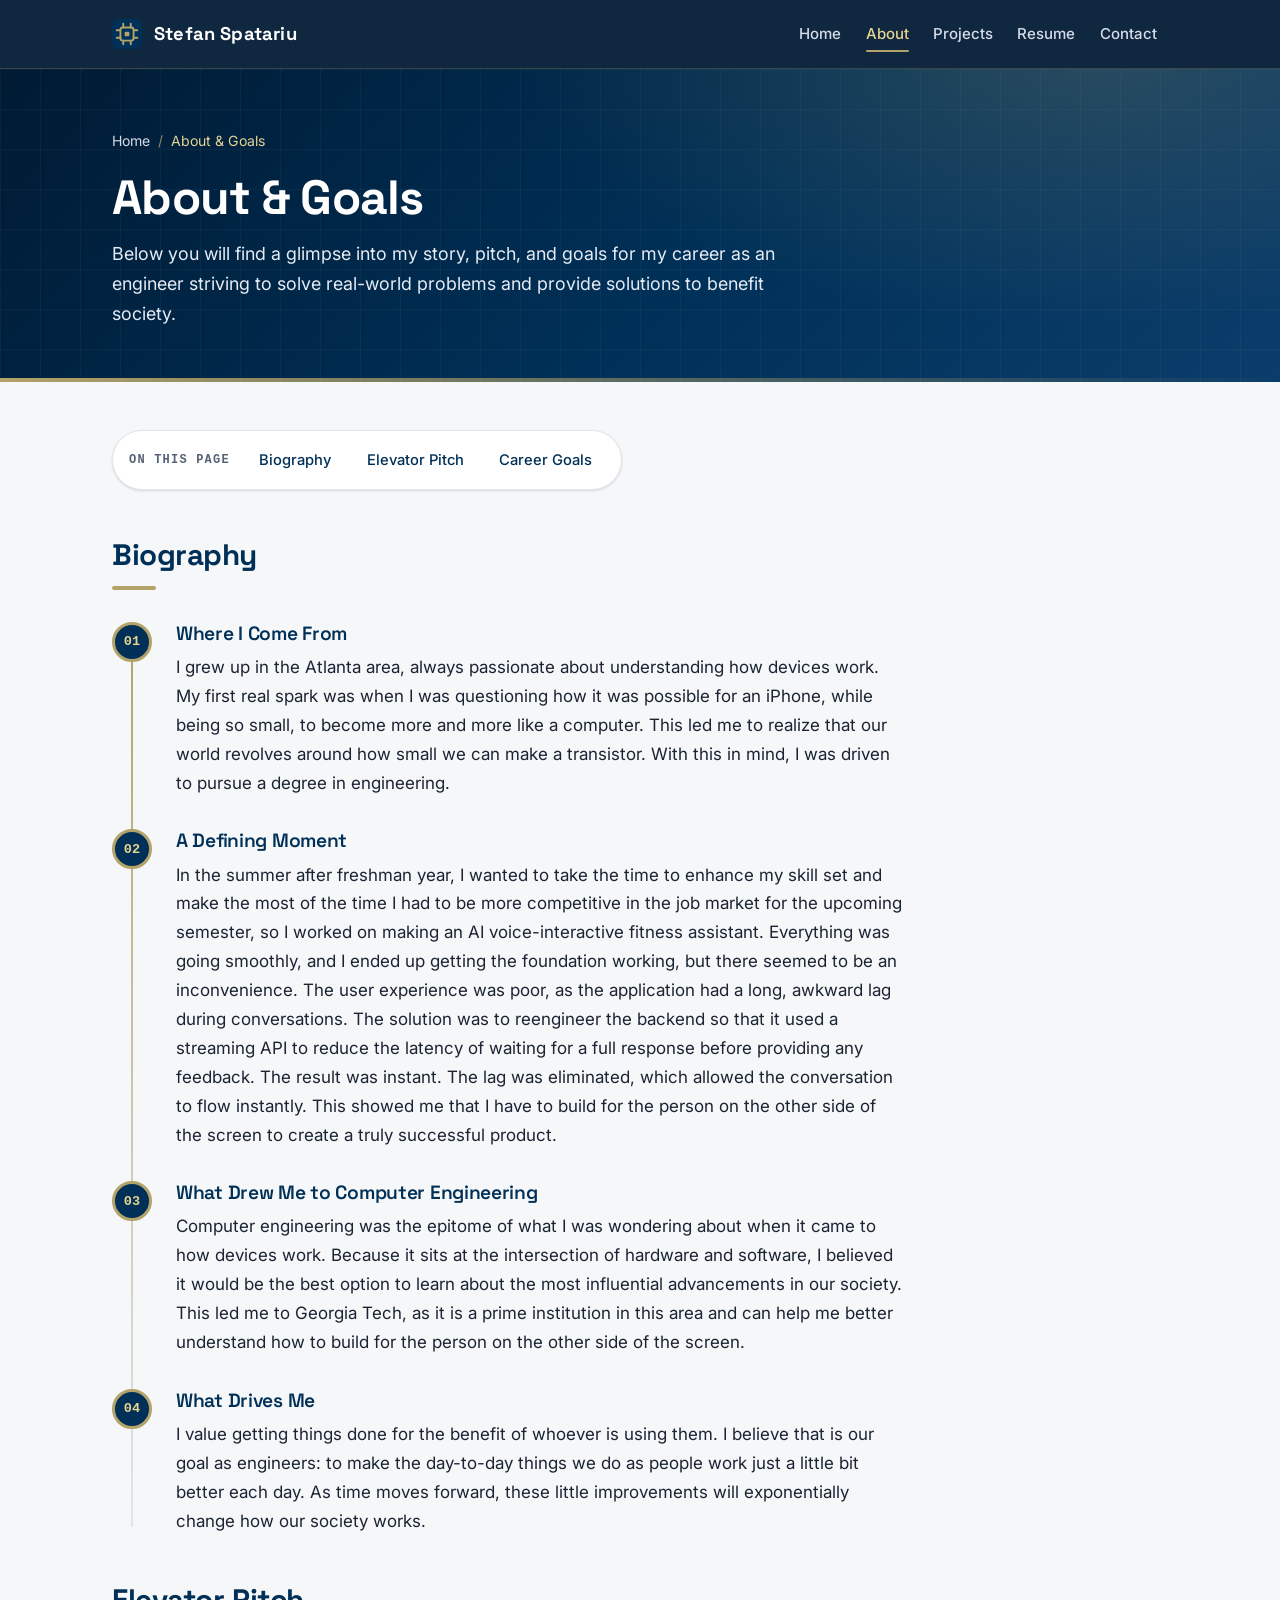
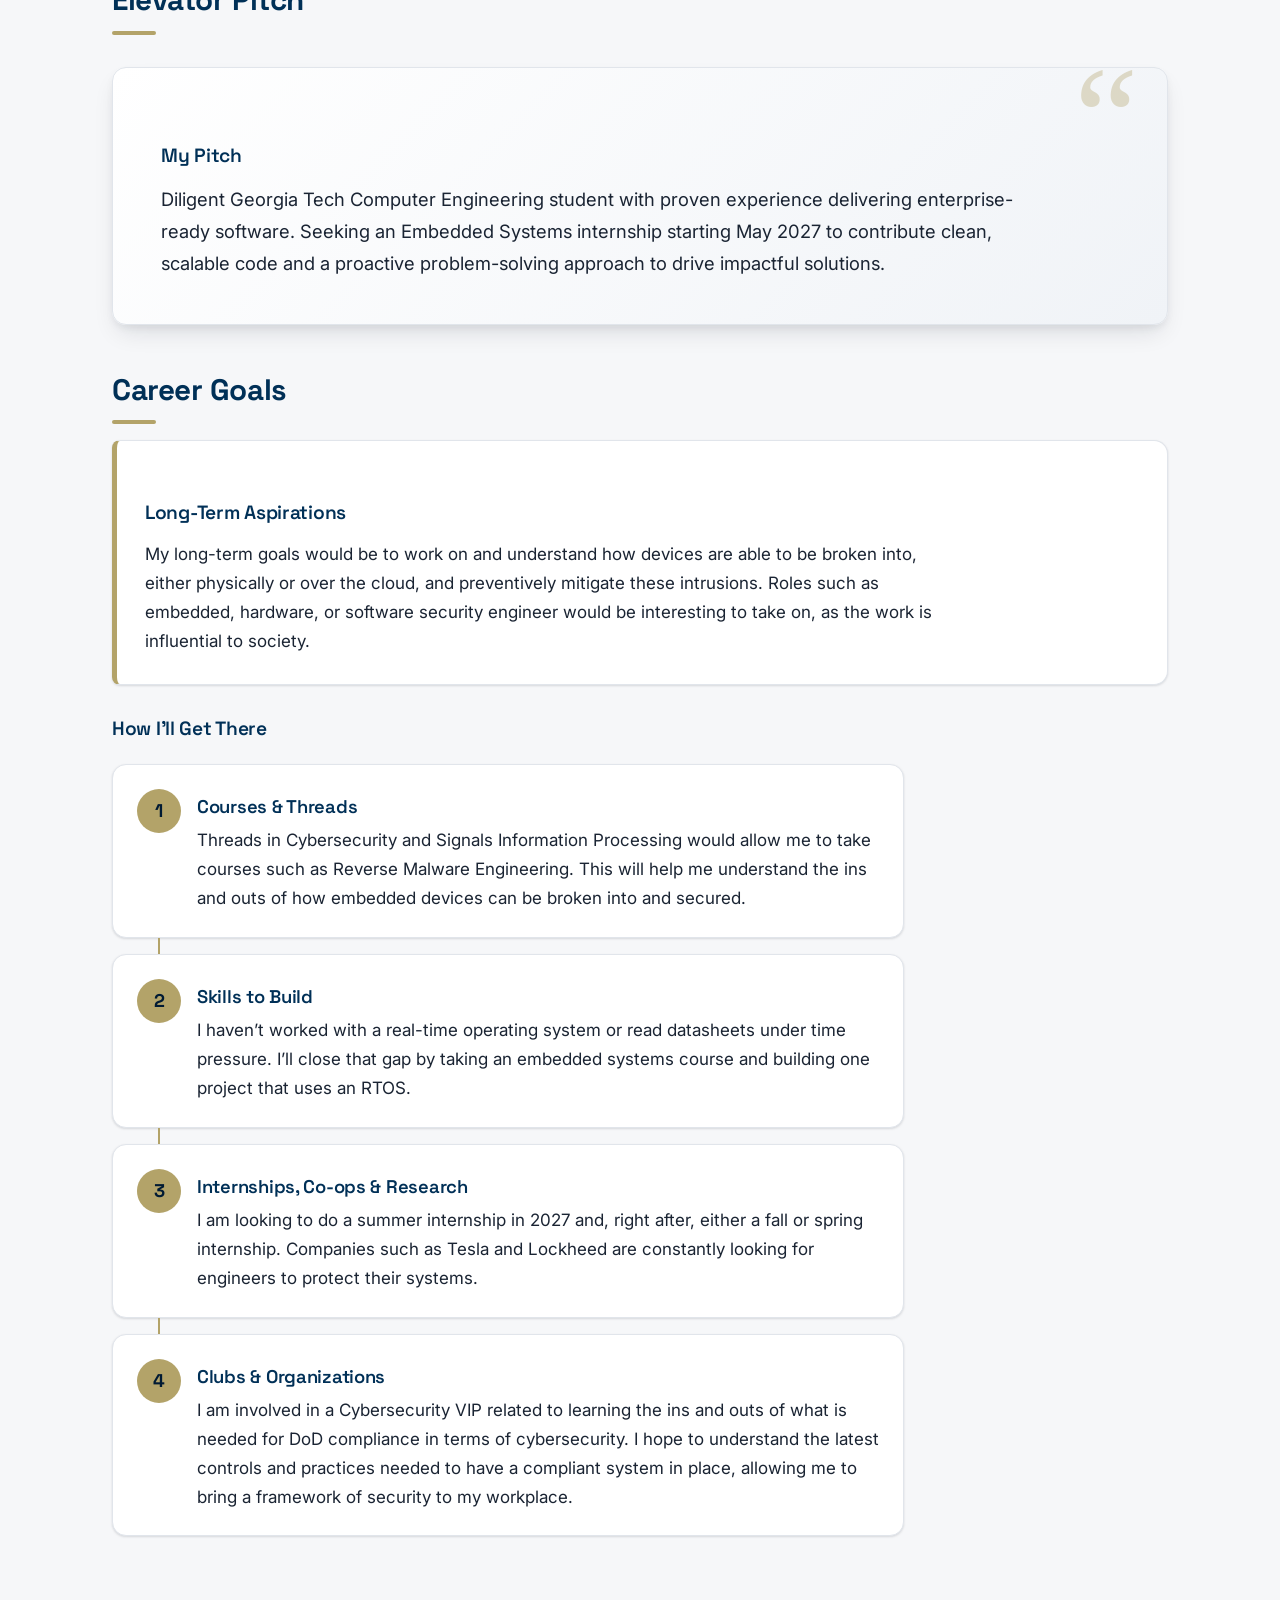
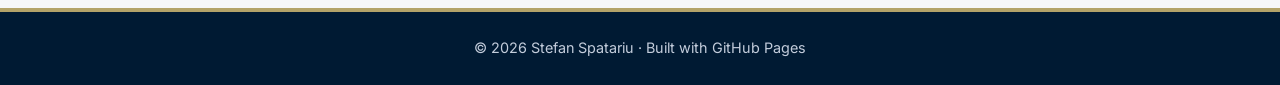
==== commit 8b2870c7: "Replace project videos with IMG_1663/IMG_1378, add captions; remove Networking step and Back to top;" ====
--- a/about.html
+++ b/about.html
@@ -16,7 +16,7 @@
 </head>
 <body>
 <a class="skip-link" href="#main">Skip to main content</a>
-<header class="site-header" id="top">
+<header class="site-header">
 <div class="wrap header-inner">
 <a class="brand" href="index.html"><img src="favicon.svg" alt="" width="30" height="30">Stefan Spatariu</a>
 <button class="nav-toggle" type="button" aria-expanded="false" aria-controls="site-nav"><span class="nav-toggle-bars" aria-hidden="true"></span><span class="sr-only">Open menu</span></button>
@@ -124,13 +124,6 @@
 <p>I am involved in a Cybersecurity VIP related to learning the ins and outs of what is needed for DoD compliance in terms of cybersecurity. I hope to understand the latest controls and practices needed to have a compliant system in place, allowing me to bring a framework of security to my workplace.</p>
 </div>
 </li>
-<li class="step">
-<span class="step-num" aria-hidden="true">5</span>
-<div>
-<h4>Networking</h4>
-<p><span class="todo">TODO: Career fairs, alumni, professors, and professional societies (e.g. IEEE) you'll connect with, and how.</span></p>
-</div>
-</li>
 </ol>
 </div>
 </section>
@@ -140,7 +133,7 @@
 <footer class="site-footer">
 <div class="wrap footer-inner">
 <p>&copy; 2026 Stefan Spatariu &middot; Built with GitHub Pages</p>
-<p><a href="#top">Back to top &uarr;</a></p>
+
 </div>
 </footer>
 </body>
--- a/style.css
+++ b/style.css
@@ -1017,18 +1017,11 @@
   border-top: 4px solid var(--gold);
 }
 .footer-inner {
-  display: flex;
-  flex-wrap: wrap;
-  align-items: center;
-  justify-content: space-between;
-  gap: var(--space-3);
   padding-top: var(--space-5);
   padding-bottom: var(--space-5);
+  text-align: center;
 }
 .footer-inner p { margin: 0; }
-.site-footer a { color: #e5d38f; text-decoration: none; }
-.site-footer a:hover { color: #fff; text-decoration: underline; }
-.site-footer :focus-visible { outline-color: #e5d38f; }
 
 /* ---------- 9. Utilities + motion ---------- */
 .sr-only {
@@ -1056,7 +1049,7 @@
 
 /* ---------- 10. Print ---------- */
 @media print {
-  .site-header, .nav-toggle, .skip-link, .site-footer a[href="#top"] { display: none; }
+  .site-header, .nav-toggle, .skip-link { display: none; }
   .hero, .page-hero { background: none; color: #000; }
   .hero h1, .page-hero h1, .hero .lede, .page-hero .lede { color: #000; }
   .card, figure { box-shadow: none; break-inside: avoid; }
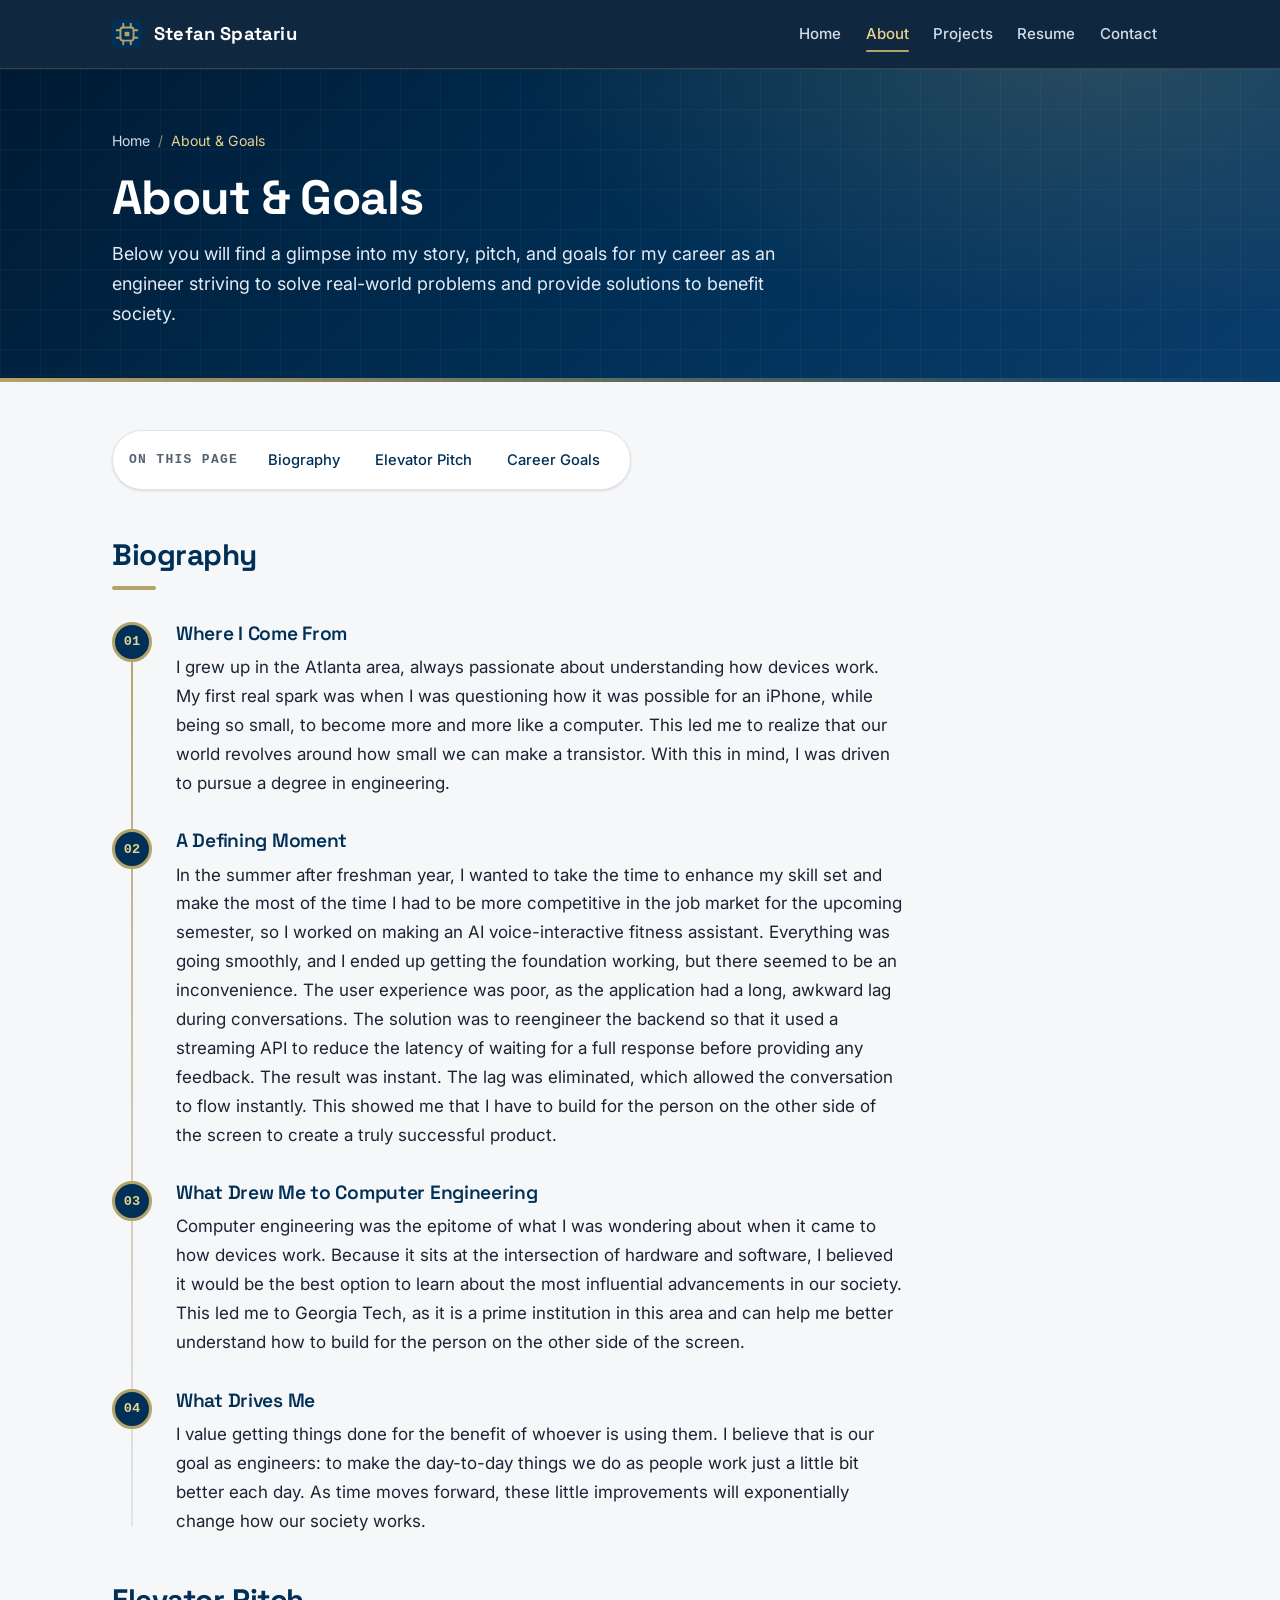
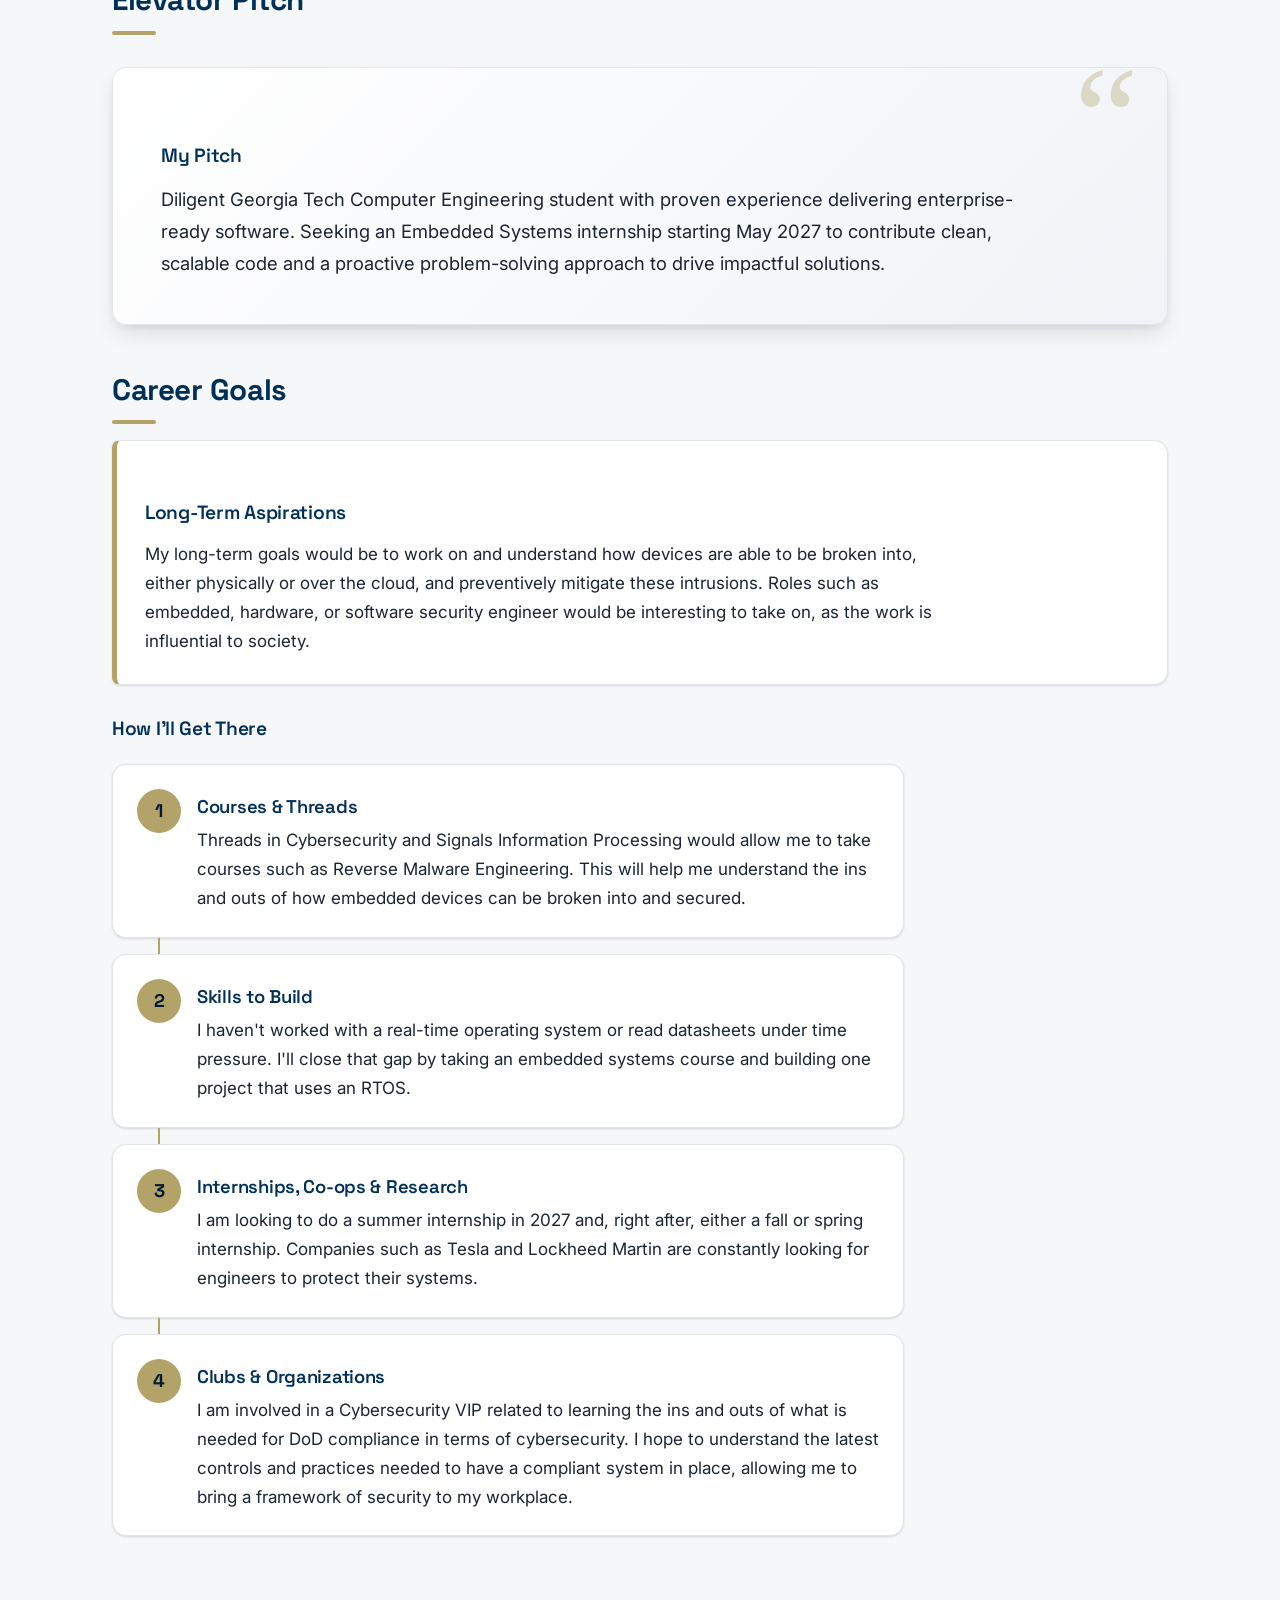
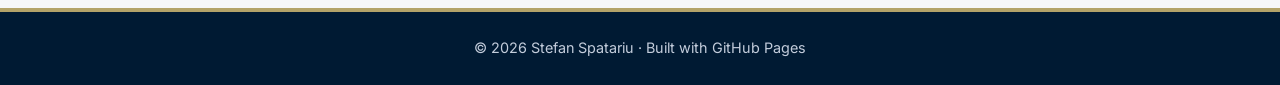
==== commit 3b14c581: "Polish: restore medical-device disclaimer, new resume, wording and spelling fixes, phone formula fix" ====
--- a/about.html
+++ b/about.html
@@ -107,14 +107,14 @@
 <span class="step-num" aria-hidden="true">2</span>
 <div>
 <h4>Skills to Build</h4>
-<p>I haven&rsquo;t worked with a real-time operating system or read datasheets under time pressure. I&rsquo;ll close that gap by taking an embedded systems course and building one project that uses an RTOS.</p>
+<p>I haven't worked with a real-time operating system or read datasheets under time pressure. I'll close that gap by taking an embedded systems course and building one project that uses an RTOS.</p>
 </div>
 </li>
 <li class="step">
 <span class="step-num" aria-hidden="true">3</span>
 <div>
 <h4>Internships, Co-ops &amp; Research</h4>
-<p>I am looking to do a summer internship in 2027 and, right after, either a fall or spring internship. Companies such as Tesla and Lockheed are constantly looking for engineers to protect their systems.</p>
+<p>I am looking to do a summer internship in 2027 and, right after, either a fall or spring internship. Companies such as Tesla and Lockheed Martin are constantly looking for engineers to protect their systems.</p>
 </div>
 </li>
 <li class="step">
--- a/style.css
+++ b/style.css
@@ -186,7 +186,7 @@
 .page-toc-label {
   margin-right: var(--space-2);
   font-family: var(--font-mono);
-  font-size: .75rem;
+  font-size: .8125rem;
   font-weight: 600;
   letter-spacing: .1em;
   text-transform: uppercase;
@@ -449,7 +449,7 @@
   gap: var(--space-2);
   margin: 0 0 var(--space-3);
   font-family: var(--font-mono);
-  font-size: .8rem;
+  font-size: .8125rem;
   font-weight: 600;
   letter-spacing: .12em;
   text-transform: uppercase;
@@ -613,7 +613,7 @@
   background: var(--surface-2);
   color: var(--muted);
   font-family: var(--font-mono);
-  font-size: .72rem;
+  font-size: .8125rem;
   font-weight: 600;
   letter-spacing: .08em;
   text-transform: uppercase;
@@ -629,7 +629,7 @@
   background: var(--surface-2);
   border: 1px solid var(--border);
   font-family: var(--font-mono);
-  font-size: .8rem;
+  font-size: .8125rem;
   color: var(--text);
 }
 .tags li:has(.todo) { padding: 0; background: none; border: 0; }
@@ -841,7 +841,7 @@
   border-bottom: 1px solid var(--border);
 }
 .facts > div:last-child { border-bottom: 0; }
-.facts dt { font-family: var(--font-mono); font-size: .75rem; font-weight: 600; letter-spacing: .08em; text-transform: uppercase; color: var(--muted); padding-top: .2rem; }
+.facts dt { font-family: var(--font-mono); font-size: .8125rem; font-weight: 600; letter-spacing: .08em; text-transform: uppercase; color: var(--muted); padding-top: .2rem; }
 .facts dd { margin: 0; min-width: 0; overflow-wrap: anywhere; }
 .facts-link { font-weight: 600; overflow-wrap: anywhere; }
 @media (max-width: 420px) {
@@ -860,7 +860,7 @@
   background: var(--navy);
   color: #e5d38f;
   font-family: var(--font-mono);
-  font-size: .5em;
+  font-size: max(.8125rem, .5em);
   letter-spacing: 0;
 }
 .feature-footer { margin-top: var(--space-7); }
@@ -880,7 +880,11 @@
   border-left: 4px solid var(--gold);
   border-radius: var(--radius-sm);
   overflow-x: auto;
-}
+  -webkit-overflow-scrolling: touch;
+}
+/* beat `.content p { max-width: 72ch }` so the box never gets wider than the screen;
+   a long formula scrolls inside the box instead of scrolling the whole page */
+.content .formula { max-width: 100%; box-sizing: border-box; }
 .formula code { font-family: var(--font-mono); font-size: 1rem; color: var(--heading); white-space: nowrap; }
 .goal-line { padding-left: var(--space-4); border-left: 4px solid var(--gold); font-size: 1.08rem; }
 
@@ -908,7 +912,7 @@
   background: var(--navy);
   color: #e5d38f;
   font-family: var(--font-mono);
-  font-size: .8rem;
+  font-size: .8125rem;
   font-weight: 700;
 }
 .problem-list strong { color: var(--heading); }
@@ -1002,7 +1006,7 @@
 .contact-item strong {
   display: block;
   font-family: var(--font-mono);
-  font-size: .78rem;
+  font-size: .8125rem;
   letter-spacing: .1em;
   text-transform: uppercase;
   color: var(--muted);
